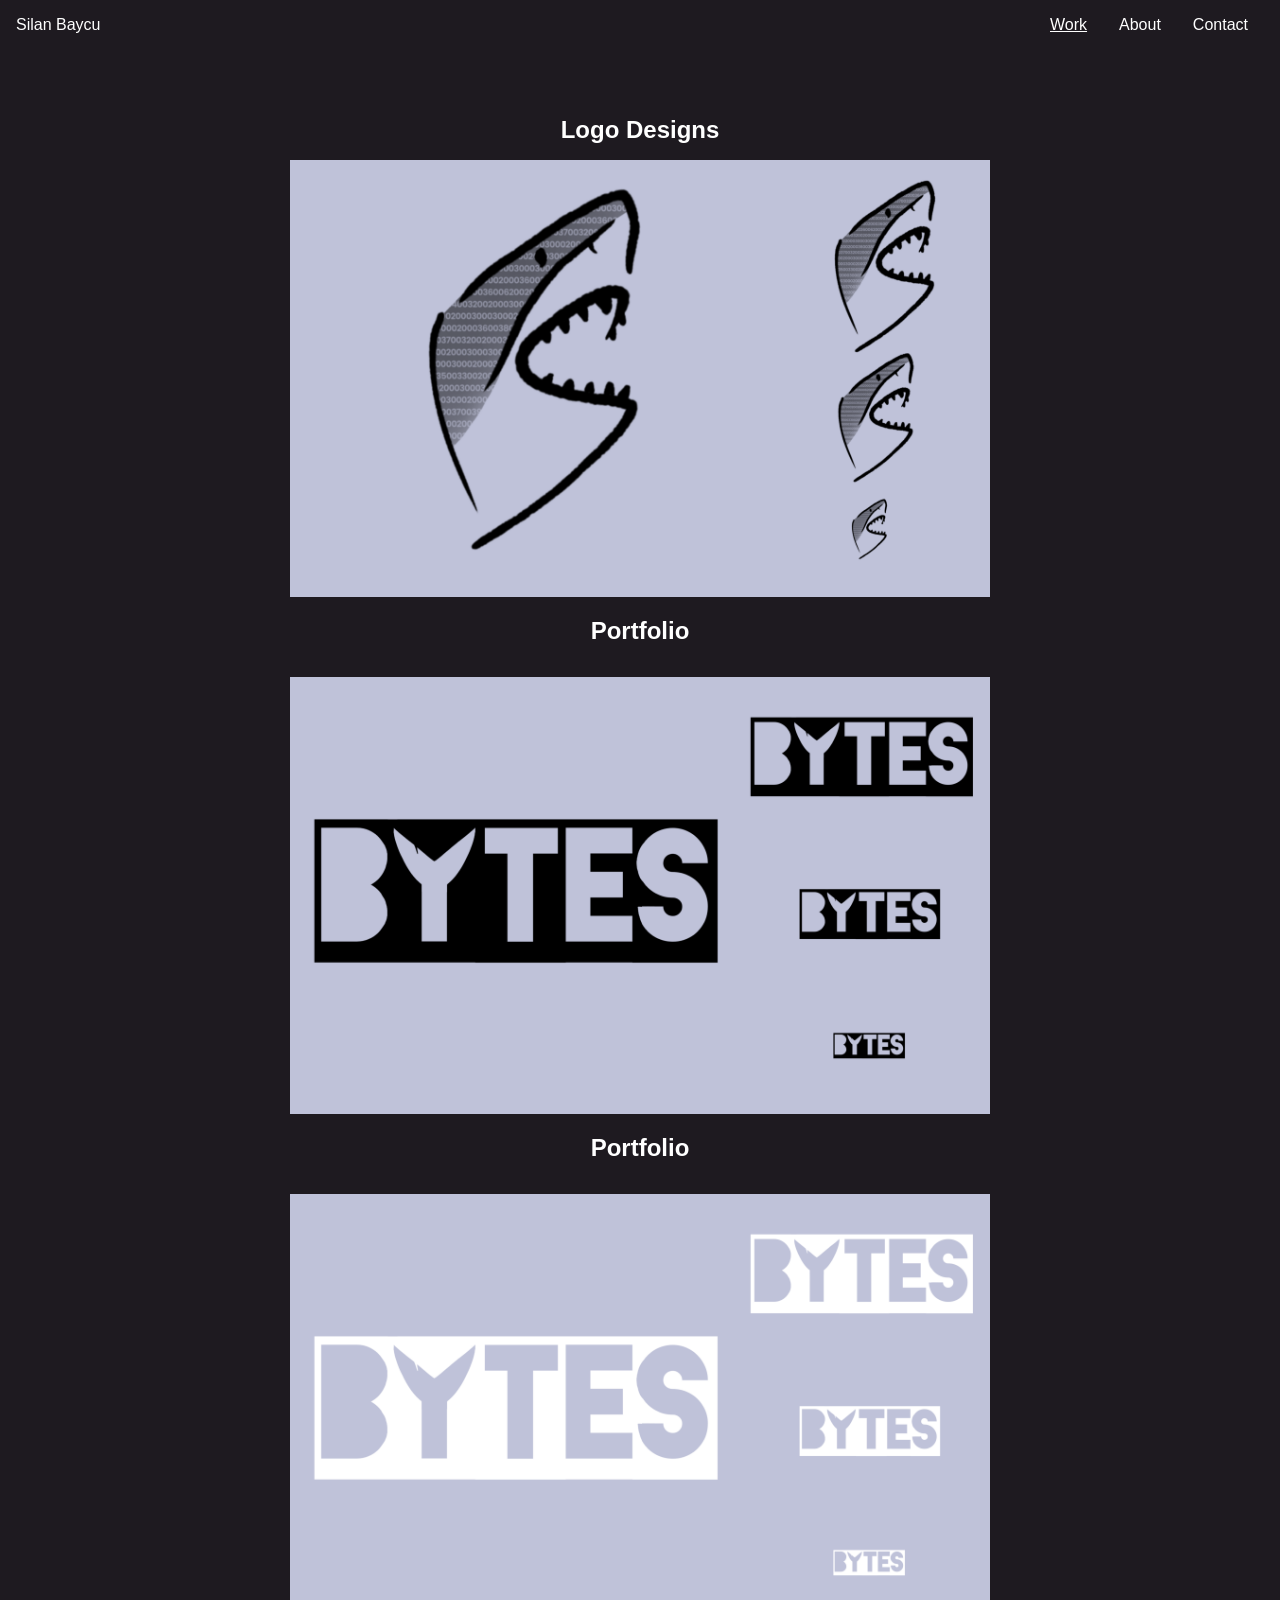
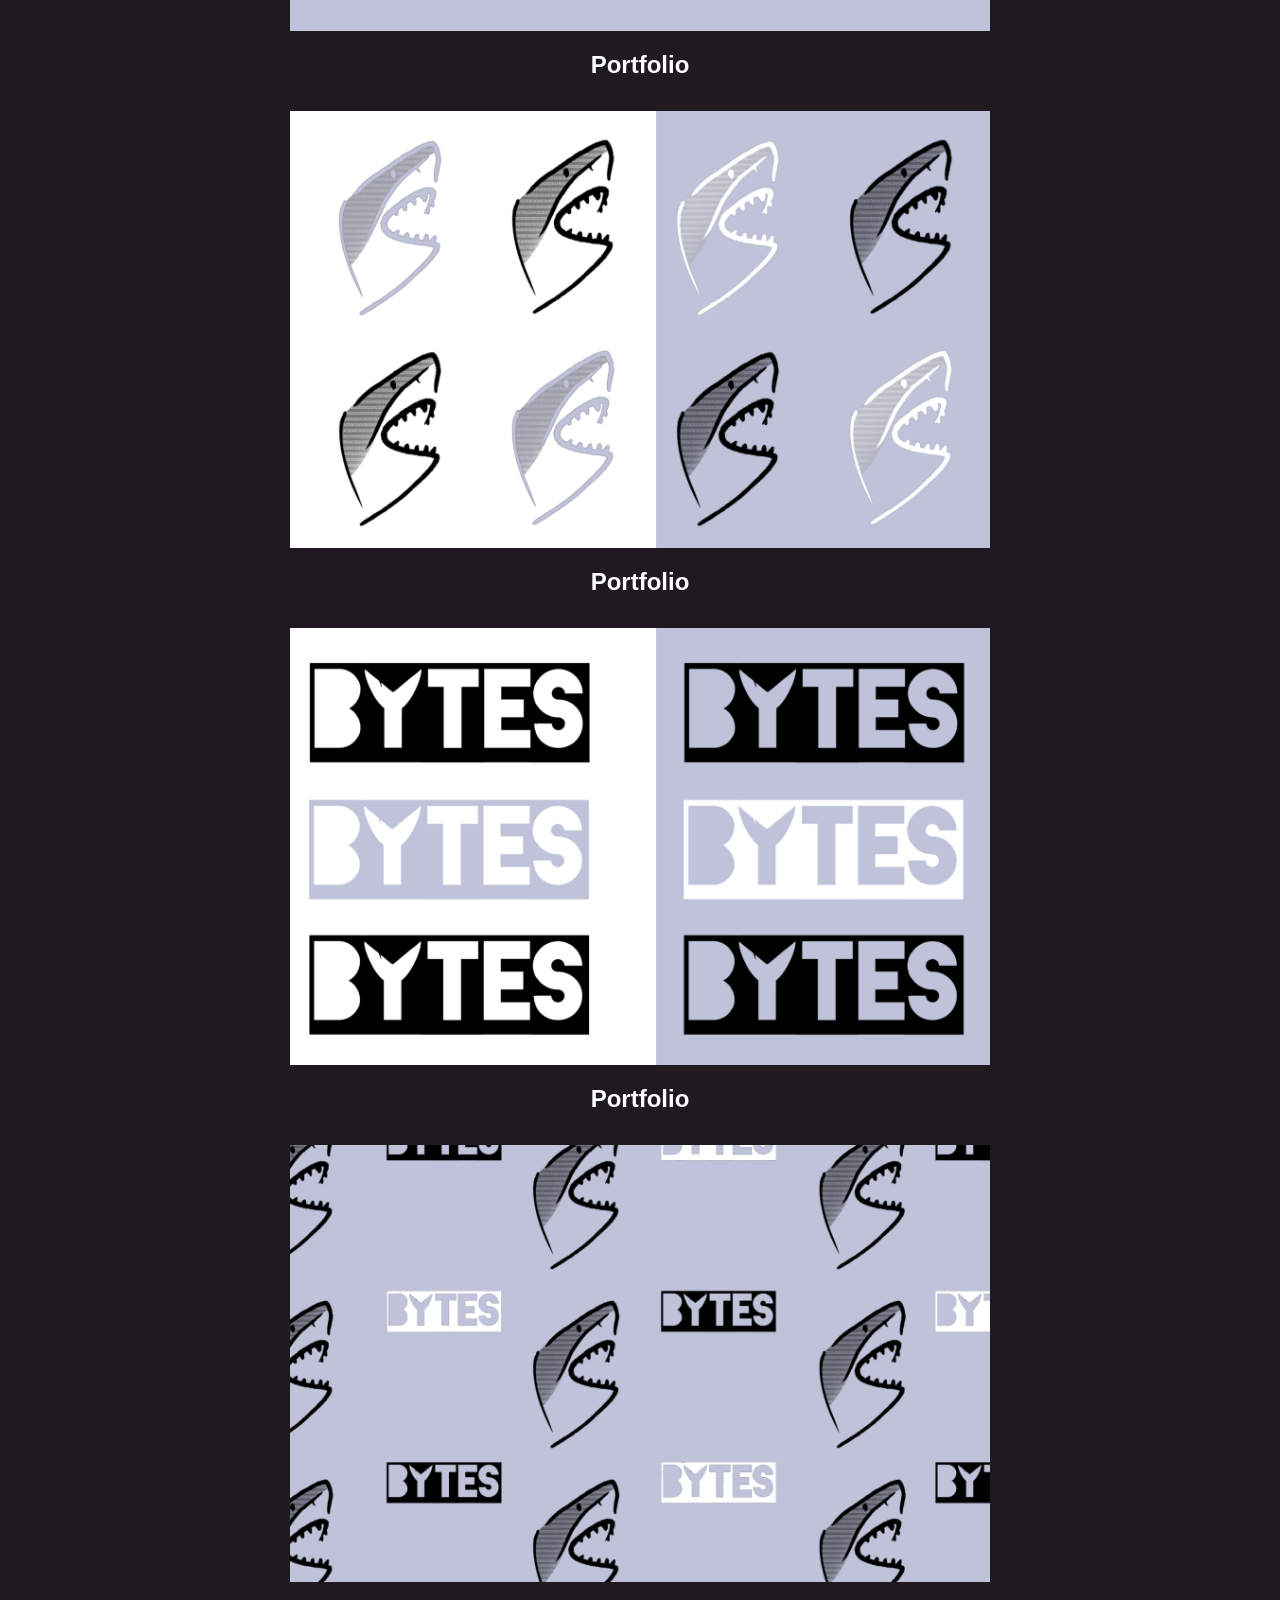
==== index.html @ 8afe6a06 "Add ." ====
<!DOCTYPE html>
<html>
<head>
    <meta charset="UTF-8" />
    <title>Silan Baycu - Portfolio</title>
    <link rel="stylesheet" href="res/css/style.css">
</head>

<nav class="nav">
    <div class="logo">
        <a href="index.html">Silan Baycu</a>
    </div>
    <ul id="menu">
        <li ><a class="link active" href="index.html">Work</a></li>
        <li><a class="link" href="about.html">About</a></li>
        <li><a class="link" href="contact.html">Contact</a></li>
    </ul>
</nav>
<body>

    <section class="work">

        <h1>Logo Designs</h1>

        <div class="bytes">
            <a href="https://github.com/SilanBaycu/Portfolio" class="logo">
                <div class="project">
                    <img src="res/img/logos/Bytes_logo_b.png" alt="Portfolio" width="" loading="lazy" decoding="async" aria-hidden="true">
                    <h2>Portfolio</h2>
                </div>
            </a>
            <a href="https://github.com/SilanBaycu/Portfolio" class="logo">
                <div class="project">
                    <img src="res/img/logos/bytes_name_b.png" alt="Portfolio" width="300" loading="lazy" decoding="async" aria-hidden="true">
                    <h2>Portfolio</h2>
                </div>
            </a>
            <a href="https://github.com/SilanBaycu/Portfolio" class="logo">
                <div class="project">
                    <img src="res/img/logos/bytes_name_w.png" alt="Portfolio" width="300" height= "100" loading="lazy" decoding="async" aria-hidden="true">
                    <h2>Portfolio</h2>
                </div>
            </a>
            <a href="https://github.com/SilanBaycu/Portfolio" class="logo" id="diverse">
                <div class="project">
                    <img src="res/img/logos/Bytes_logo_divers.png" alt="Portfolio" width="300" height="100" loading="lazy" decoding="async" aria-hidden="true">
                    <h2>Portfolio</h2>
                </div>
            </a>
            <a href="https://github.com/SilanBaycu/Portfolio" class="logo" id="diverse">
                <div class="project">
                    <img src="res/img/logos/bytes_name_divers.png" alt="Portfolio" width="300" height="100" loading="lazy"  decoding="async"aria-hidden="true">
                    <h2>Portfolio</h2>
                </div>
            </a>
            <a href="https://github.com/SilanBaycu/Portfolio" class="logo">
                <div class="project">
                    <img src="res/img/logos/bytes_brand_bg.png" alt="Portfolio" width="300" height="100" loading="lazy" decoding="async" aria-hidden="true">
                    <h2>Portfolio</h2>
                </div>
            </a>
        </div>

    </section>
    
</body>

    <script src="res/js/script.js"></script>
</html>
---- res/css/style.css ----
* {
  margin: 0;
  padding: 0;
  box-sizing: border-box;
  scroll-behavior: smooth;
}
body {
  display: flex;
  flex-direction: column;
  font-family: Quicksand, sans-serif;
  text-align: center;
  justify-content: center;
  background-color: var(--background);
}
:root {
  --background: #1e1a20;
  --text: #fff;
}
a {
  text-decoration: none;
  color: var(--text);
}
.nav {
  background: transparent;
  display: flex;
  justify-content: space-between;
  width: 100%;
  padding: 1rem;
}
.nav #menu {
  display: flex;
  list-style-type: none;
  justify-content: flex-end;
  margin: 0;
  padding: 0;
}
.nav #menu li a {
  display: flex;
  flex-direction: row;
  margin: 0 1rem;
  color: var(--text);
  text-decoration: none;
}
.nav #menu li a:hover {
  text-decoration: underline;
}
.nav #menu .active {
  text-decoration: underline;
}
.work {
  margin-top: 5em;
  display: flex;
  flex-direction: column;
  justify-content: center;
  align-items: center;
  width: 100%;
  height: 100vh;
  color: var(--text);
}
.work .bytes {
  display: flex;
  justify-content: center;
  flex-direction: row;
  flex-wrap: wrap;
  gap: 1rem;
  width: 100%;
  height: 100%;
  border-radius: 50%;
}
.work .bytes .logo img {
  width: 700px;
  height: 100%;
  margin: 1rem;
}
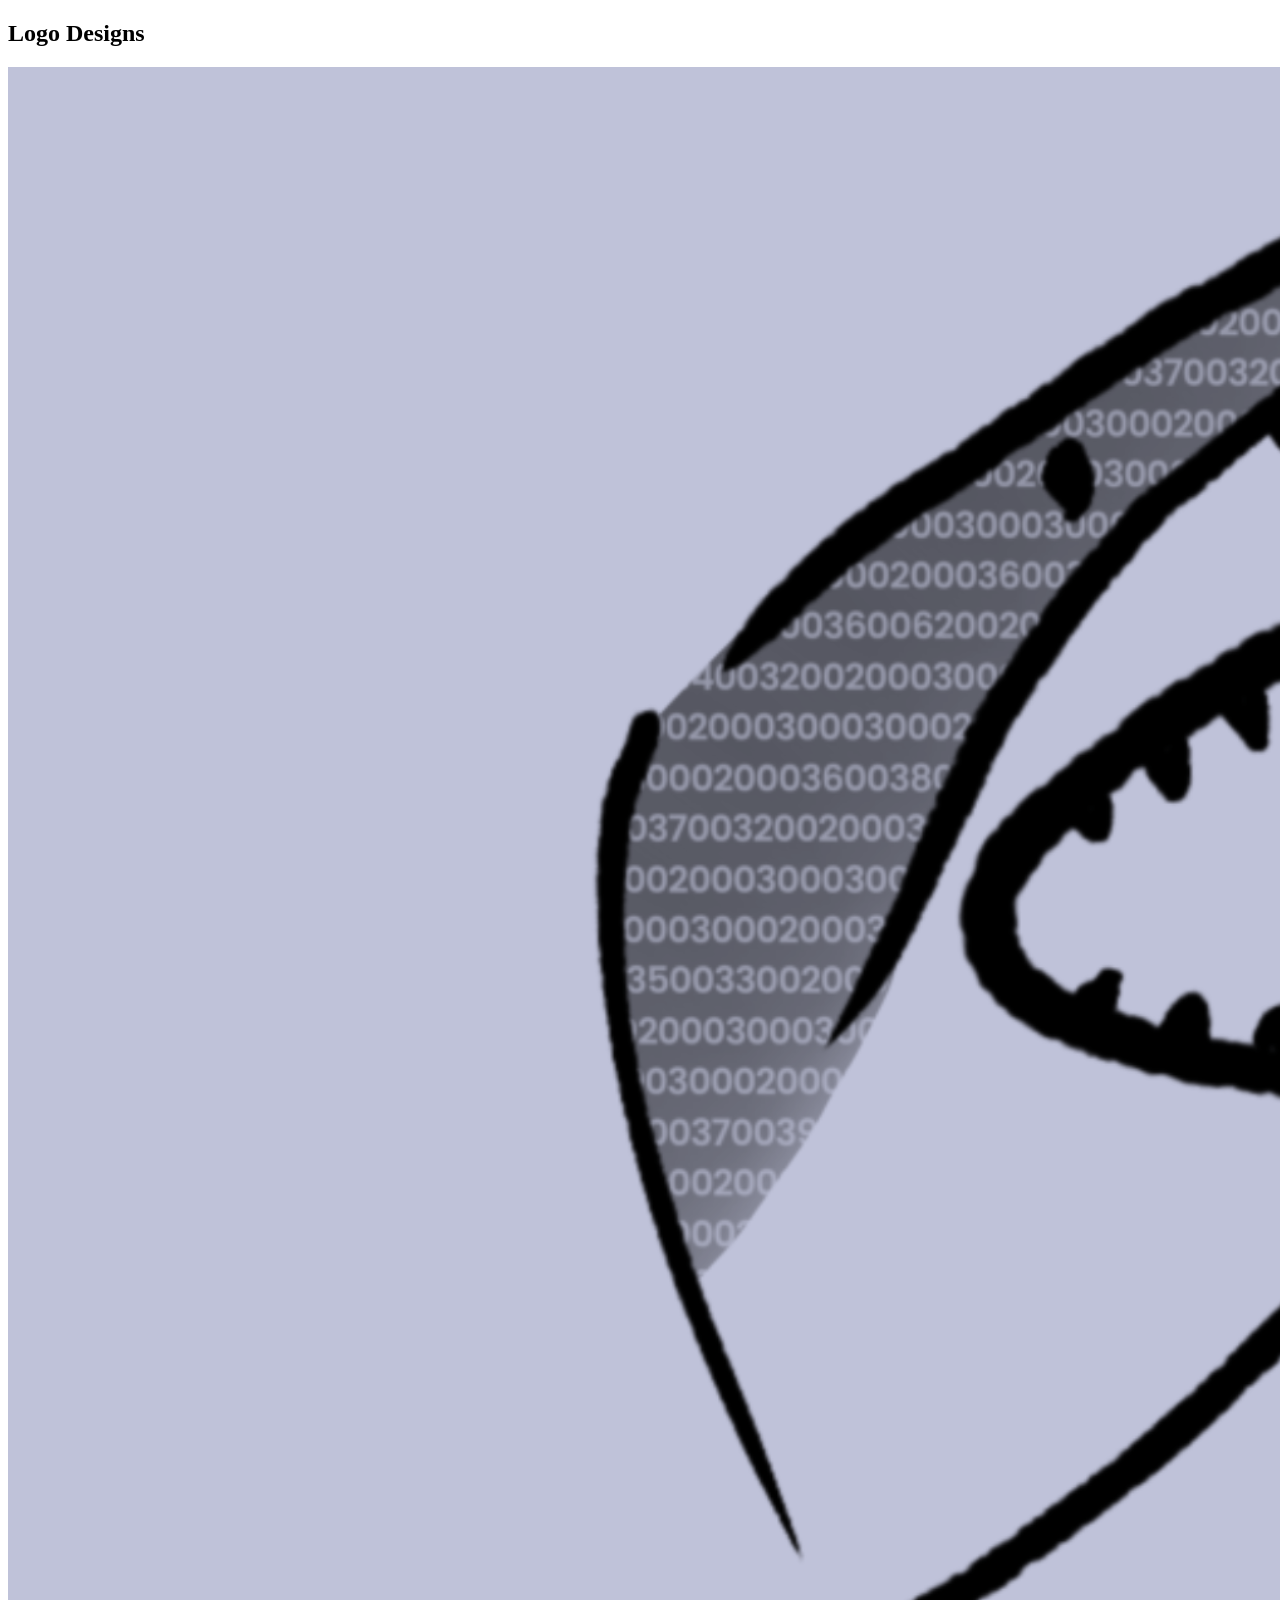
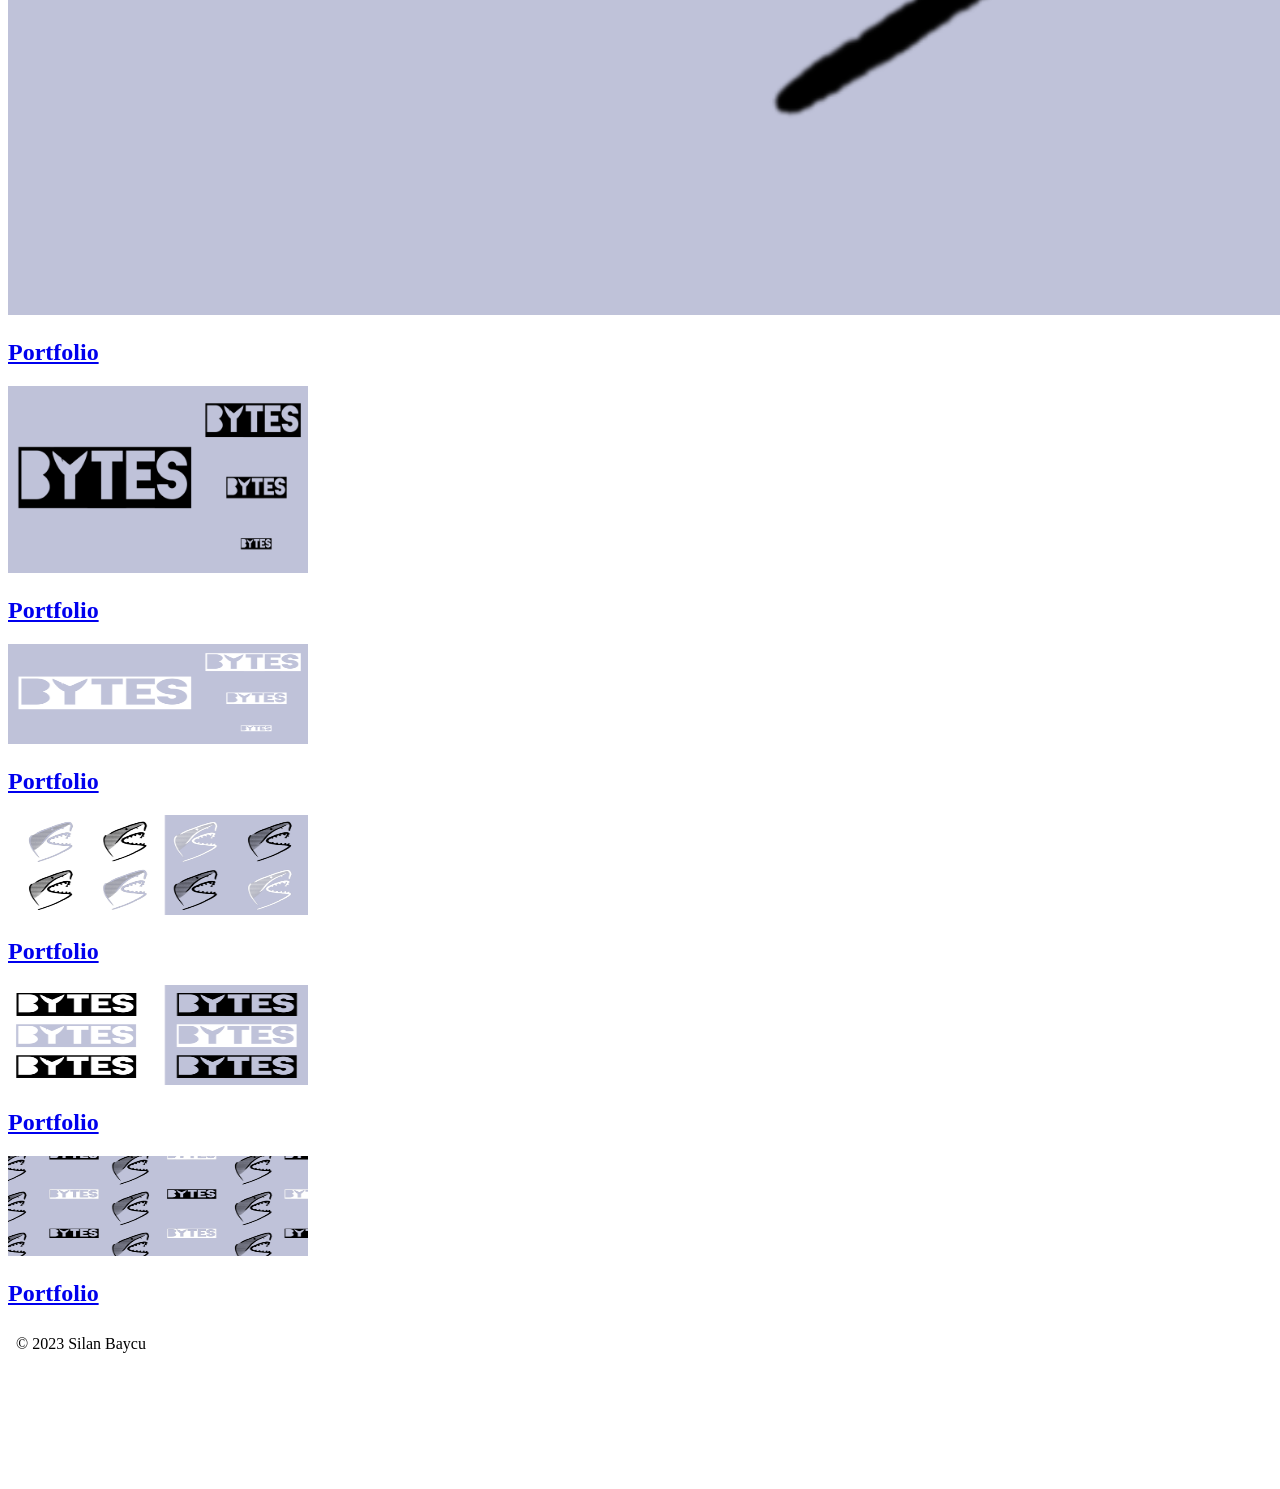
==== commit 576f55da: "attempted to split code. Needs further improvements" ====
--- a/index.html
+++ b/index.html
@@ -1,21 +1,12 @@
 <!DOCTYPE html>
-<html>
+<html lang="en">
+
 <head>
-    <meta charset="UTF-8" />
-    <title>Silan Baycu - Portfolio</title>
-    <link rel="stylesheet" href="res/css/style.css">
+    <script src="/include.js?src=res/html/header.html"></script>
 </head>
 
-<nav class="nav">
-    <div class="logo">
-        <a href="index.html">Silan Baycu</a>
-    </div>
-    <ul id="menu">
-        <li ><a class="link active" href="index.html">Work</a></li>
-        <li><a class="link" href="about.html">About</a></li>
-        <li><a class="link" href="contact.html">Contact</a></li>
-    </ul>
-</nav>
+<script src="/include.js?src=res/html/navigation.html"></script>
+
 <body>
 
     <section class="work">
@@ -65,5 +56,8 @@
     
 </body>
 
+<object data="res/html/footer.html">
+</object>
+
     <script src="res/js/script.js"></script>
 </html>
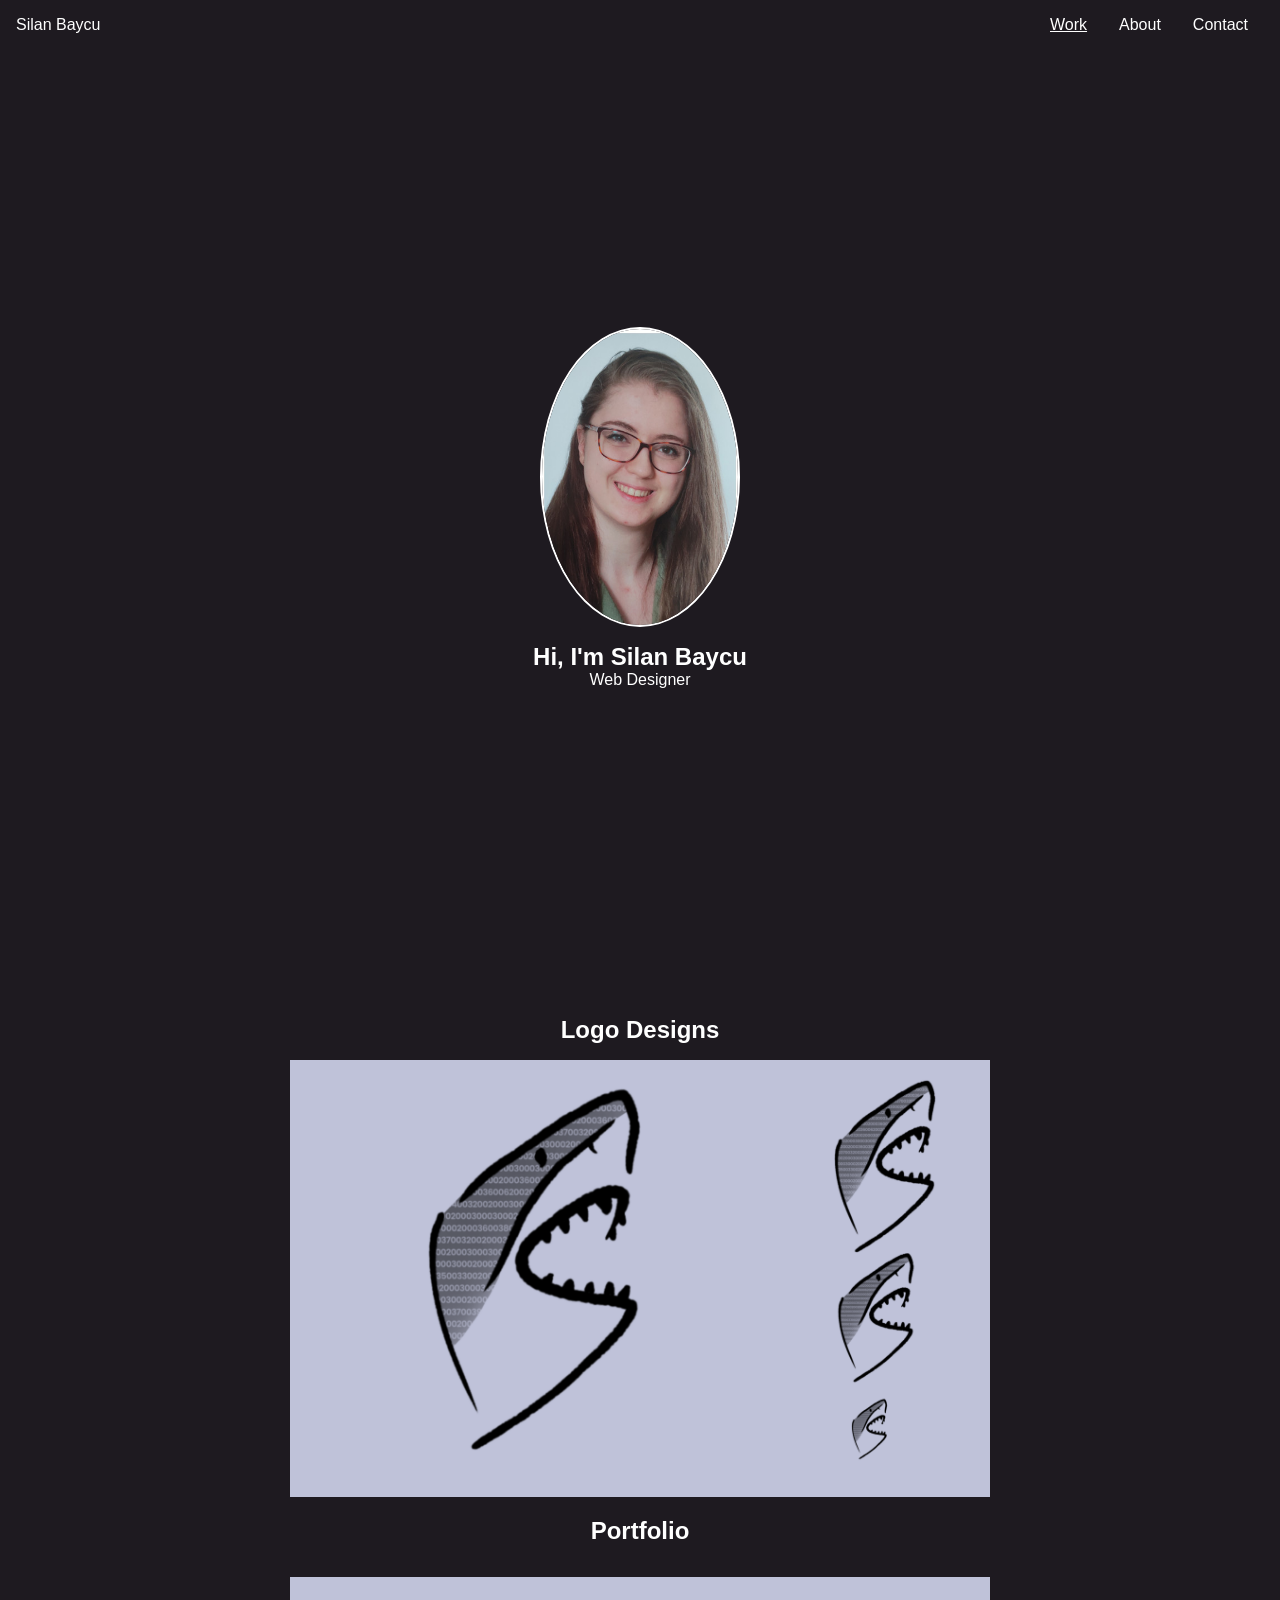
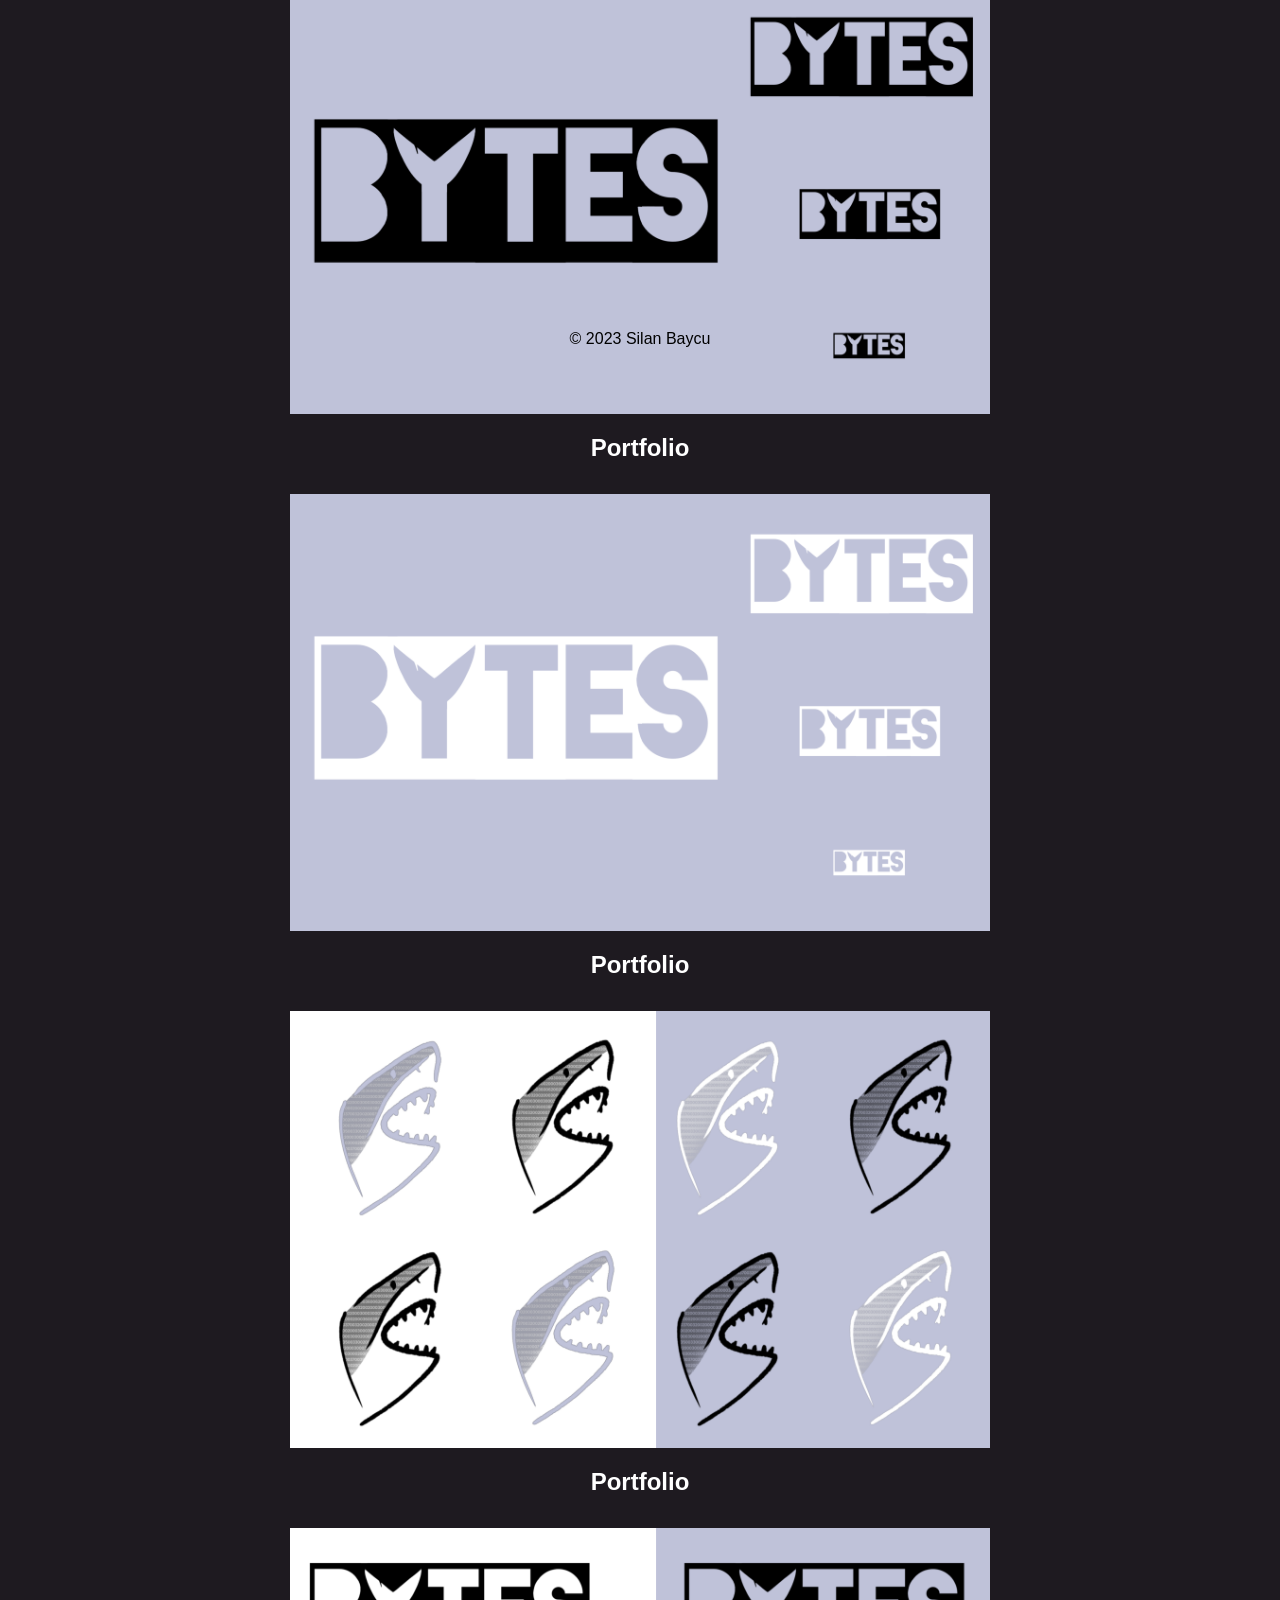
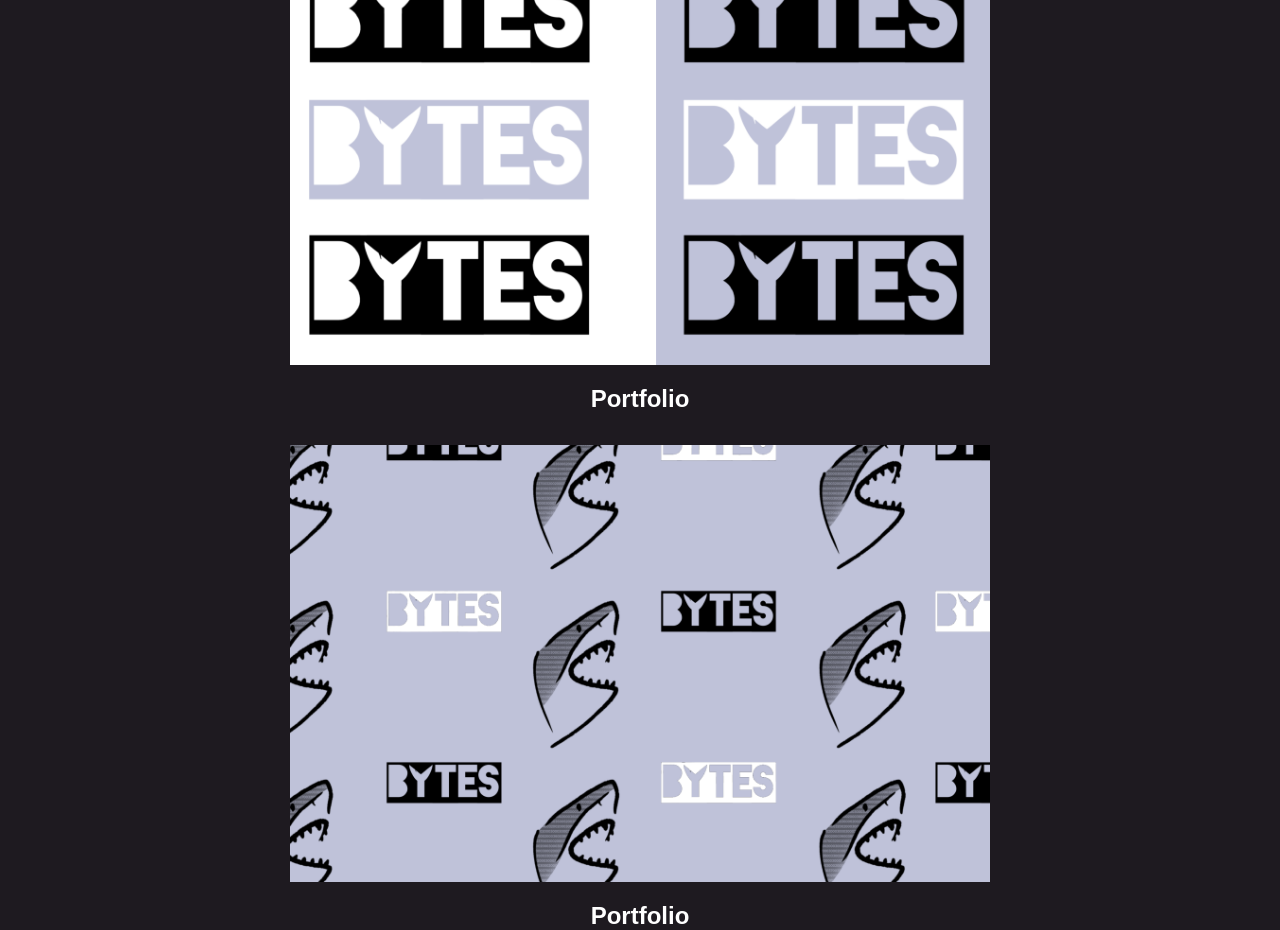
==== commit 094faa97: "fixed error that prevented style from being applied to index" ====
--- a/index.html
+++ b/index.html
@@ -2,12 +2,32 @@
 <html lang="en">
 
 <head>
-    <script src="/include.js?src=res/html/header.html"></script>
+    <meta charset="UTF-8" />
+    <title>Silan Baycu - Portfolio</title>
+    <link rel="stylesheet" href="res/css/style.css">
+    <link rel="stylesheet" href="res/css/navigation.css">
+    <link rel="stylesheet" href="res/css/footer.css">
 </head>
 
-<script src="/include.js?src=res/html/navigation.html"></script>
+<nav class="nav">
+    <div class="logo">
+            <a href="index.html">Silan Baycu</a>
+        </div>
+        <ul id="menu">
+            <li ><a class="link active" href="index.html">Work</a></li>
+            <li><a class="link" href="about.html">About</a></li>
+            <li><a class="link" href="contact.html">Contact</a></li>
+        </ul>
+    </div>
+</nav>
 
 <body>
+
+    <section class="intro">
+        <img src="res/img/selfies/me.jpg" alt="Silan Baycu" width="200" height="300" loading="lazy" decoding="async" aria-hidden="true">
+        <h1>Hi, I'm Silan Baycu</h1>
+        <p>Web Designer</p>
+    </section>
 
     <section class="work">
 
@@ -56,8 +76,9 @@
     
 </body>
 
-<object data="res/html/footer.html">
-</object>
+<footer class="footer">
+    <p>&copy; 2023 Silan Baycu</p>
+</footer>
 
     <script src="res/js/script.js"></script>
 </html>
--- a/res/css/style.css
+++ b/res/css/style.css
@@ -0,0 +1,95 @@
+* {
+  margin: 0;
+  padding: 0;
+  box-sizing: border-box;
+  scroll-behavior: smooth;
+}
+body {
+  display: flex;
+  flex-direction: column;
+  font-family: Quicksand, sans-serif;
+  text-align: center;
+  justify-content: center;
+  background-color: var(--background);
+}
+:root {
+  --background: #1e1a20;
+  --text: #fff;
+}
+a {
+  text-decoration: none;
+  color: var(--text);
+}
+.nav {
+  background: transparent;
+  display: flex;
+  position: sticky;
+  top: 0;
+  background-color: var(--background);
+  justify-content: space-between;
+  width: 100%;
+  padding: 1rem;
+}
+.nav #menu {
+  display: flex;
+  list-style-type: none;
+  justify-content: flex-end;
+  margin: 0;
+  padding: 0;
+}
+.nav #menu li a {
+  display: flex;
+  flex-direction: row;
+  margin: 0 1rem;
+  color: var(--text);
+  text-decoration: none;
+}
+.nav #menu li a:hover {
+  text-decoration: underline;
+}
+.nav #menu .active {
+  text-decoration: underline;
+}
+.intro {
+  height: 100vh;
+  display: flex;
+  flex-direction: column;
+  justify-content: center;
+  align-items: center;
+  color: var(--text);
+}
+.intro img {
+  width: 200px;
+  height: 300px;
+  border: 2px solid var(--text);
+  border-radius: 50%;
+  margin: 1rem;
+}
+.work {
+  margin-top: 5em;
+  display: flex;
+  flex-direction: column;
+  justify-content: center;
+  align-items: center;
+  width: 100%;
+  height: 100vh;
+  color: var(--text);
+}
+.work .bytes {
+  display: flex;
+  justify-content: center;
+  flex-direction: row;
+  flex-wrap: wrap;
+  gap: 1rem;
+  width: 100%;
+  height: 100%;
+  border-radius: 50%;
+}
+.work .bytes .logo img {
+  width: 700px;
+  height: 100%;
+  margin: 1rem;
+}
+.footer {
+  bottom: 0;
+}
--- a/res/css/navigation.css
+++ b/res/css/navigation.css
@@ -0,0 +1,27 @@
+.nav {
+  background: transparent;
+  display: flex;
+  justify-content: space-between;
+  width: 100%;
+  padding: 1rem;
+}
+.nav #menu {
+  display: flex;
+  list-style-type: none;
+  justify-content: flex-end;
+  margin: 0;
+  padding: 0;
+}
+.nav #menu li a {
+  display: flex;
+  flex-direction: row;
+  margin: 0 1rem;
+  color: var(--text);
+  text-decoration: none;
+}
+.nav #menu li a:hover {
+  text-decoration: underline;
+}
+.nav #menu .active {
+  text-decoration: underline;
+}
--- a/res/css/footer.css
+++ b/res/css/footer.css
@@ -0,0 +1,3 @@
+.footer {
+  bottom: 0;
+}
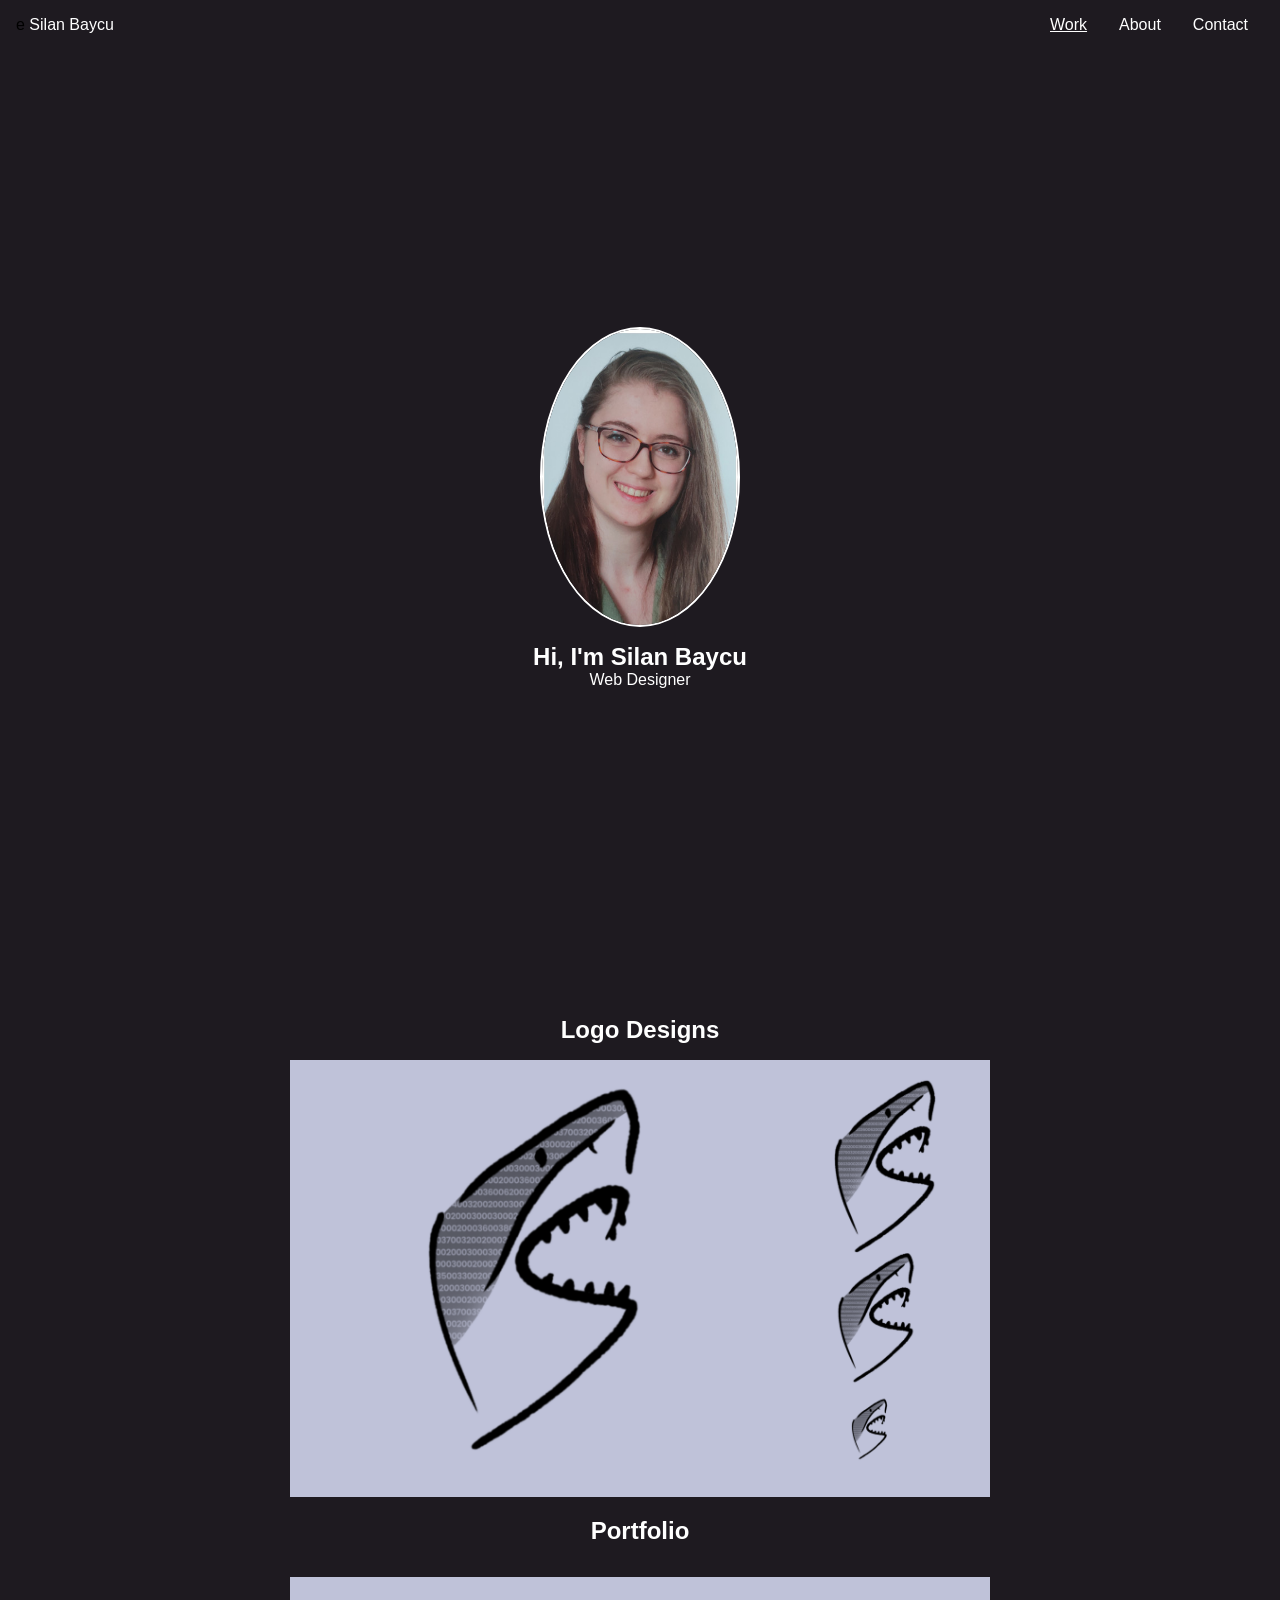
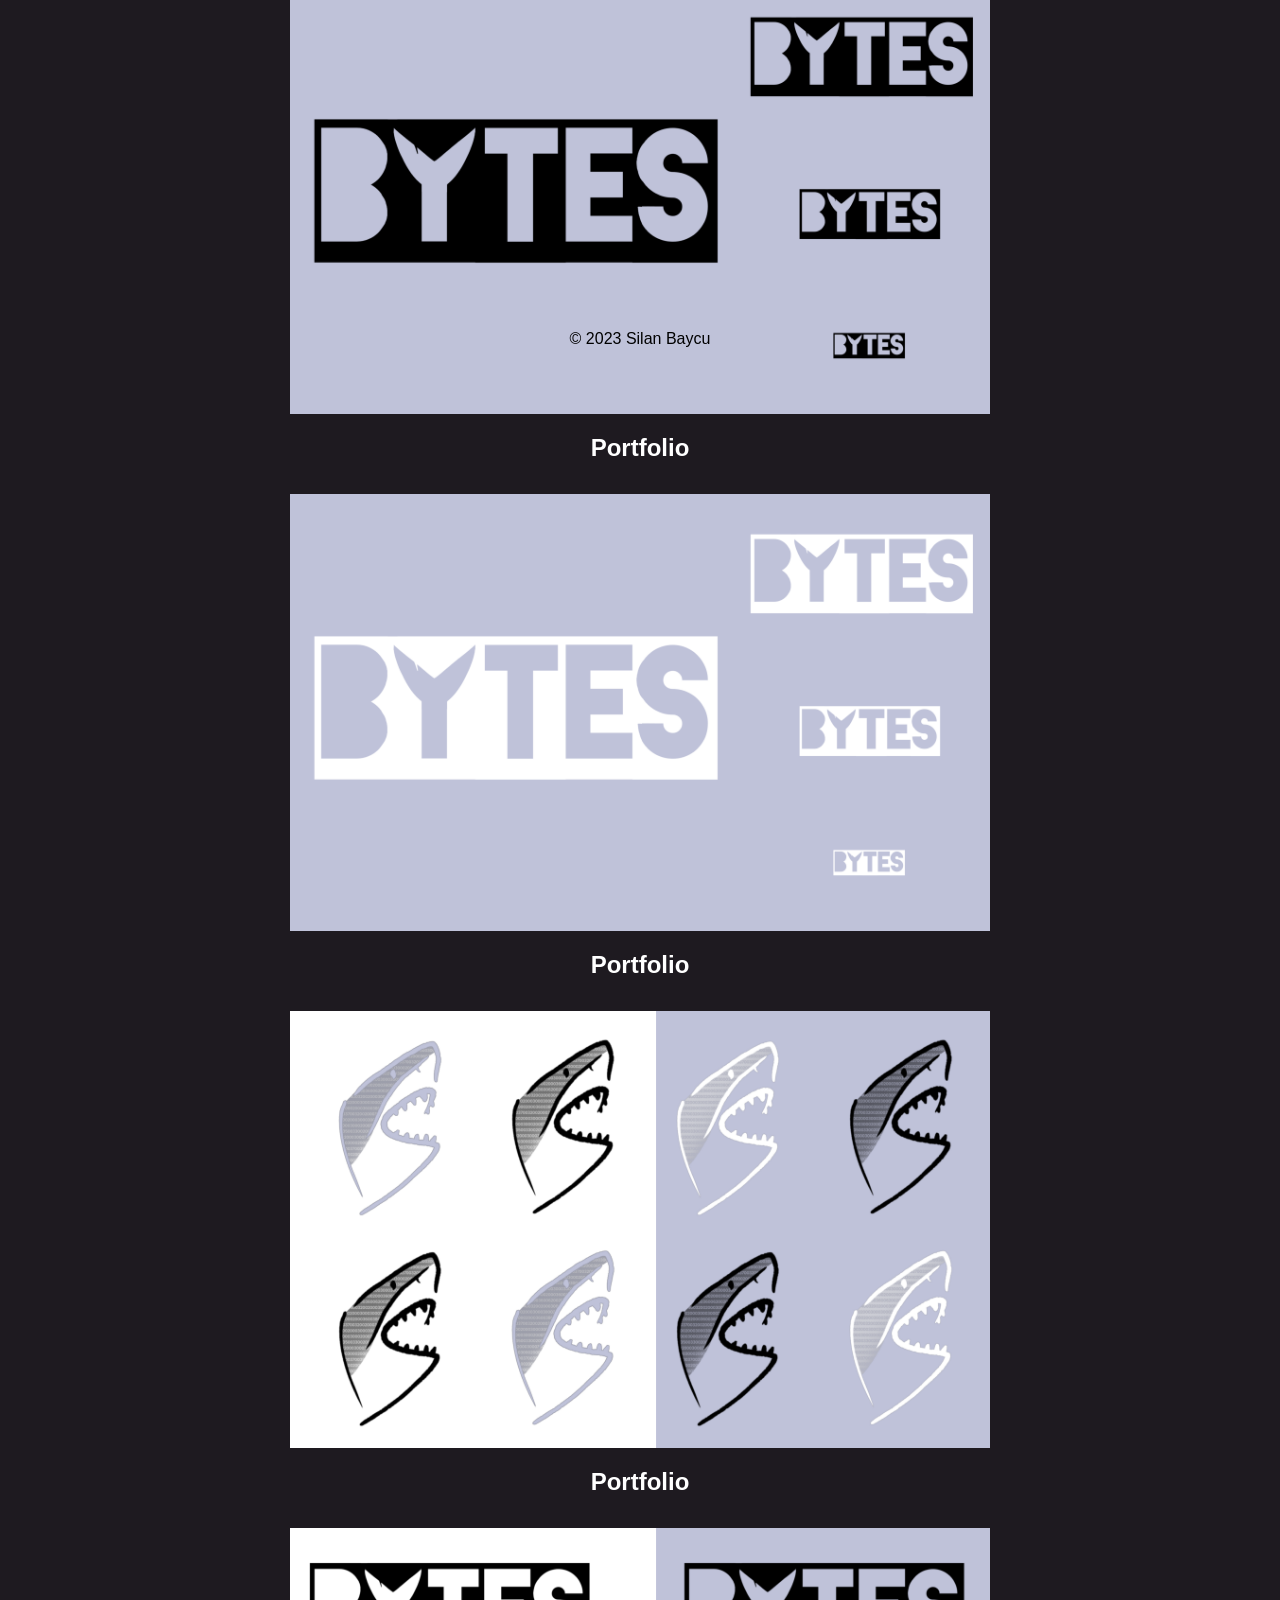
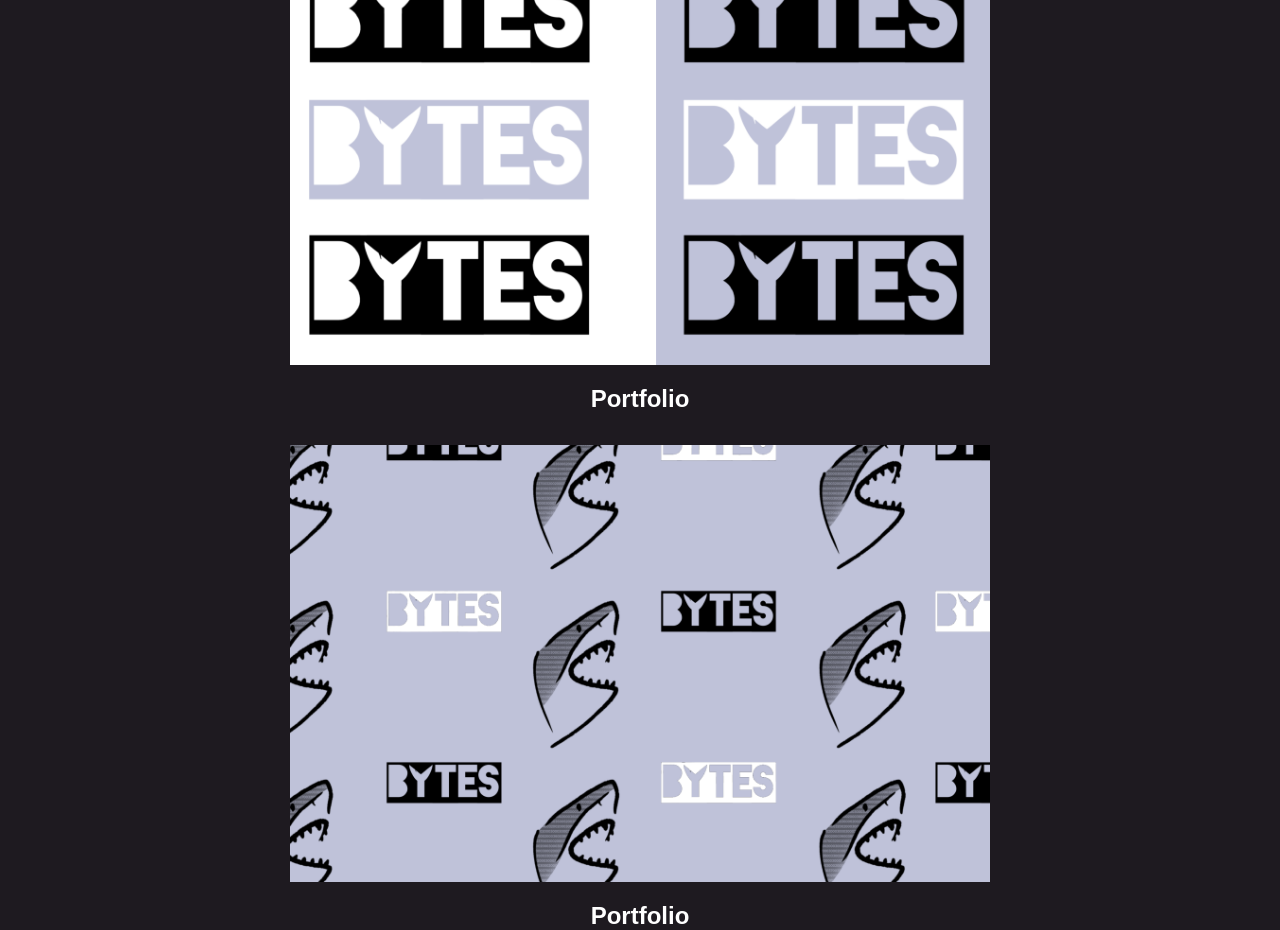
==== commit 334c80ec: "fixing overlap commits" ====
--- a/index.html
+++ b/index.html
@@ -10,7 +10,7 @@
 </head>
 
 <nav class="nav">
-    <div class="logo">
+    <div class="logo"> e
             <a href="index.html">Silan Baycu</a>
         </div>
         <ul id="menu">
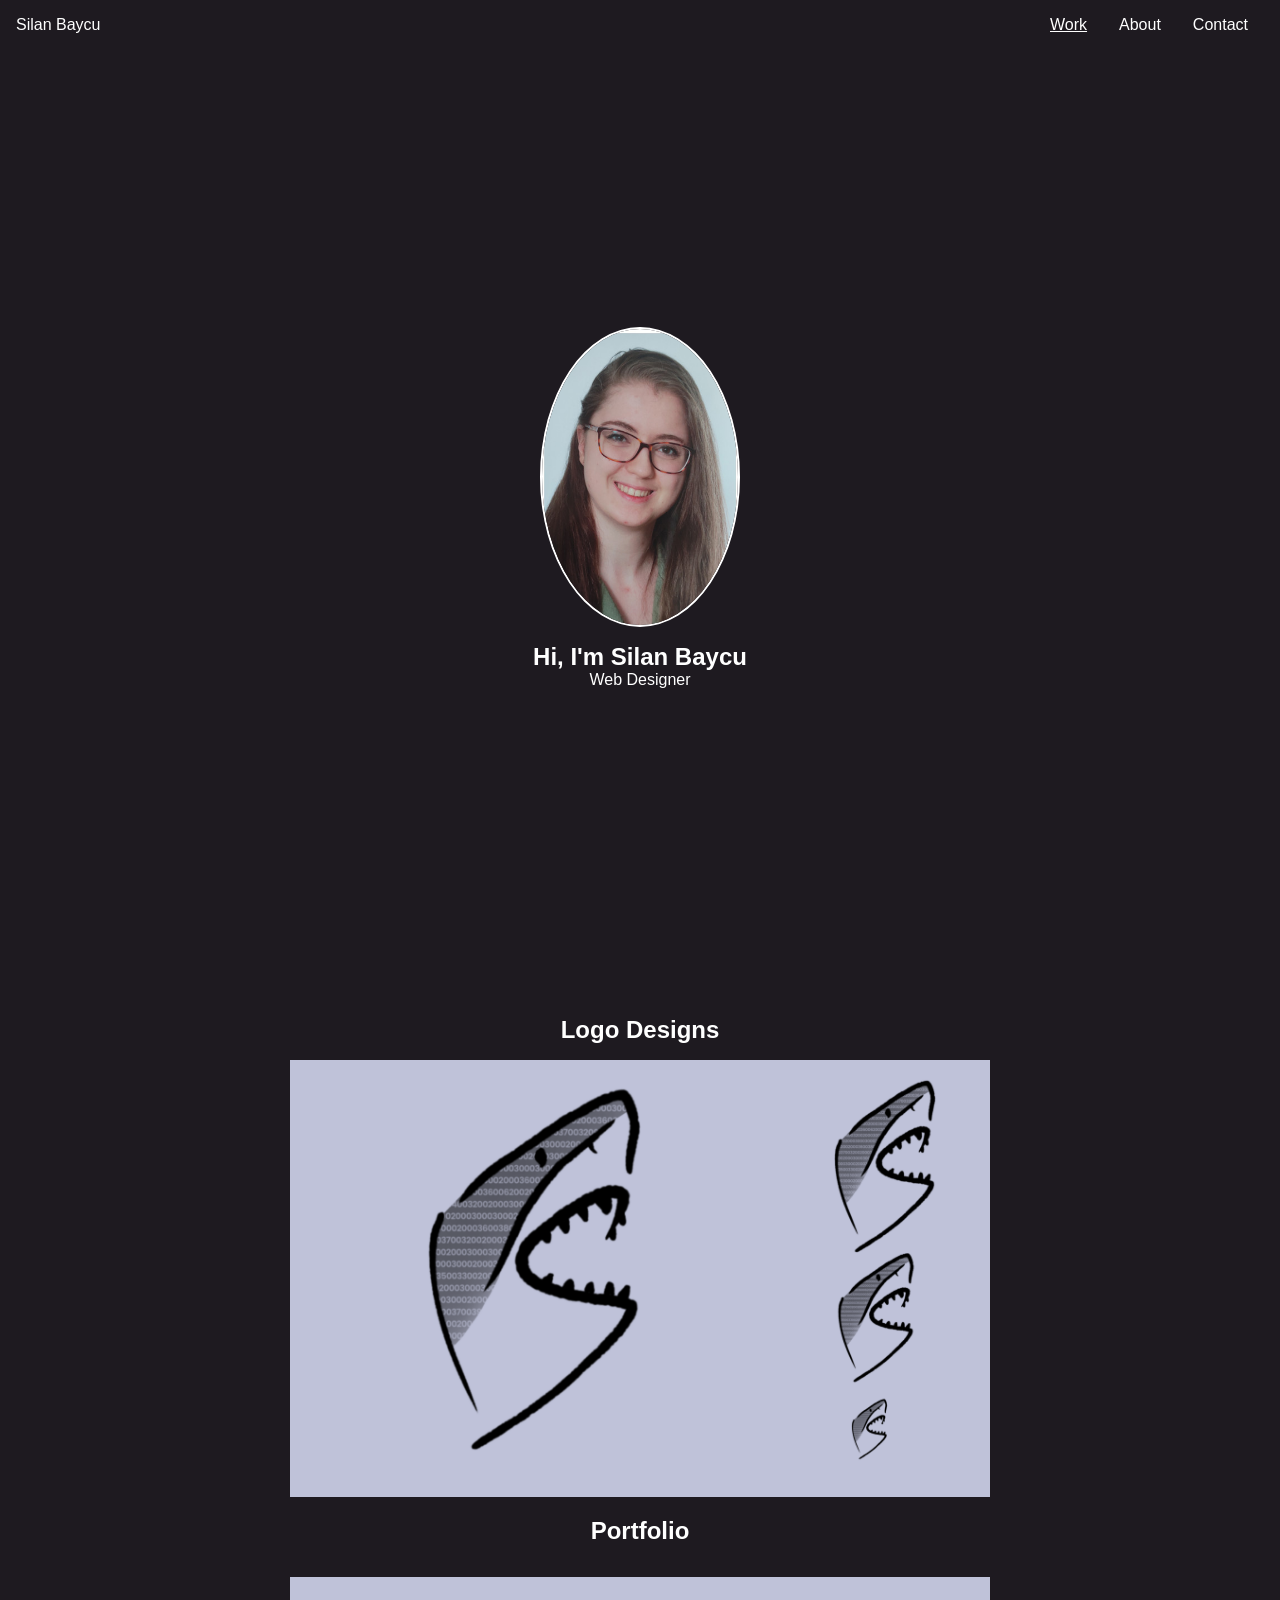
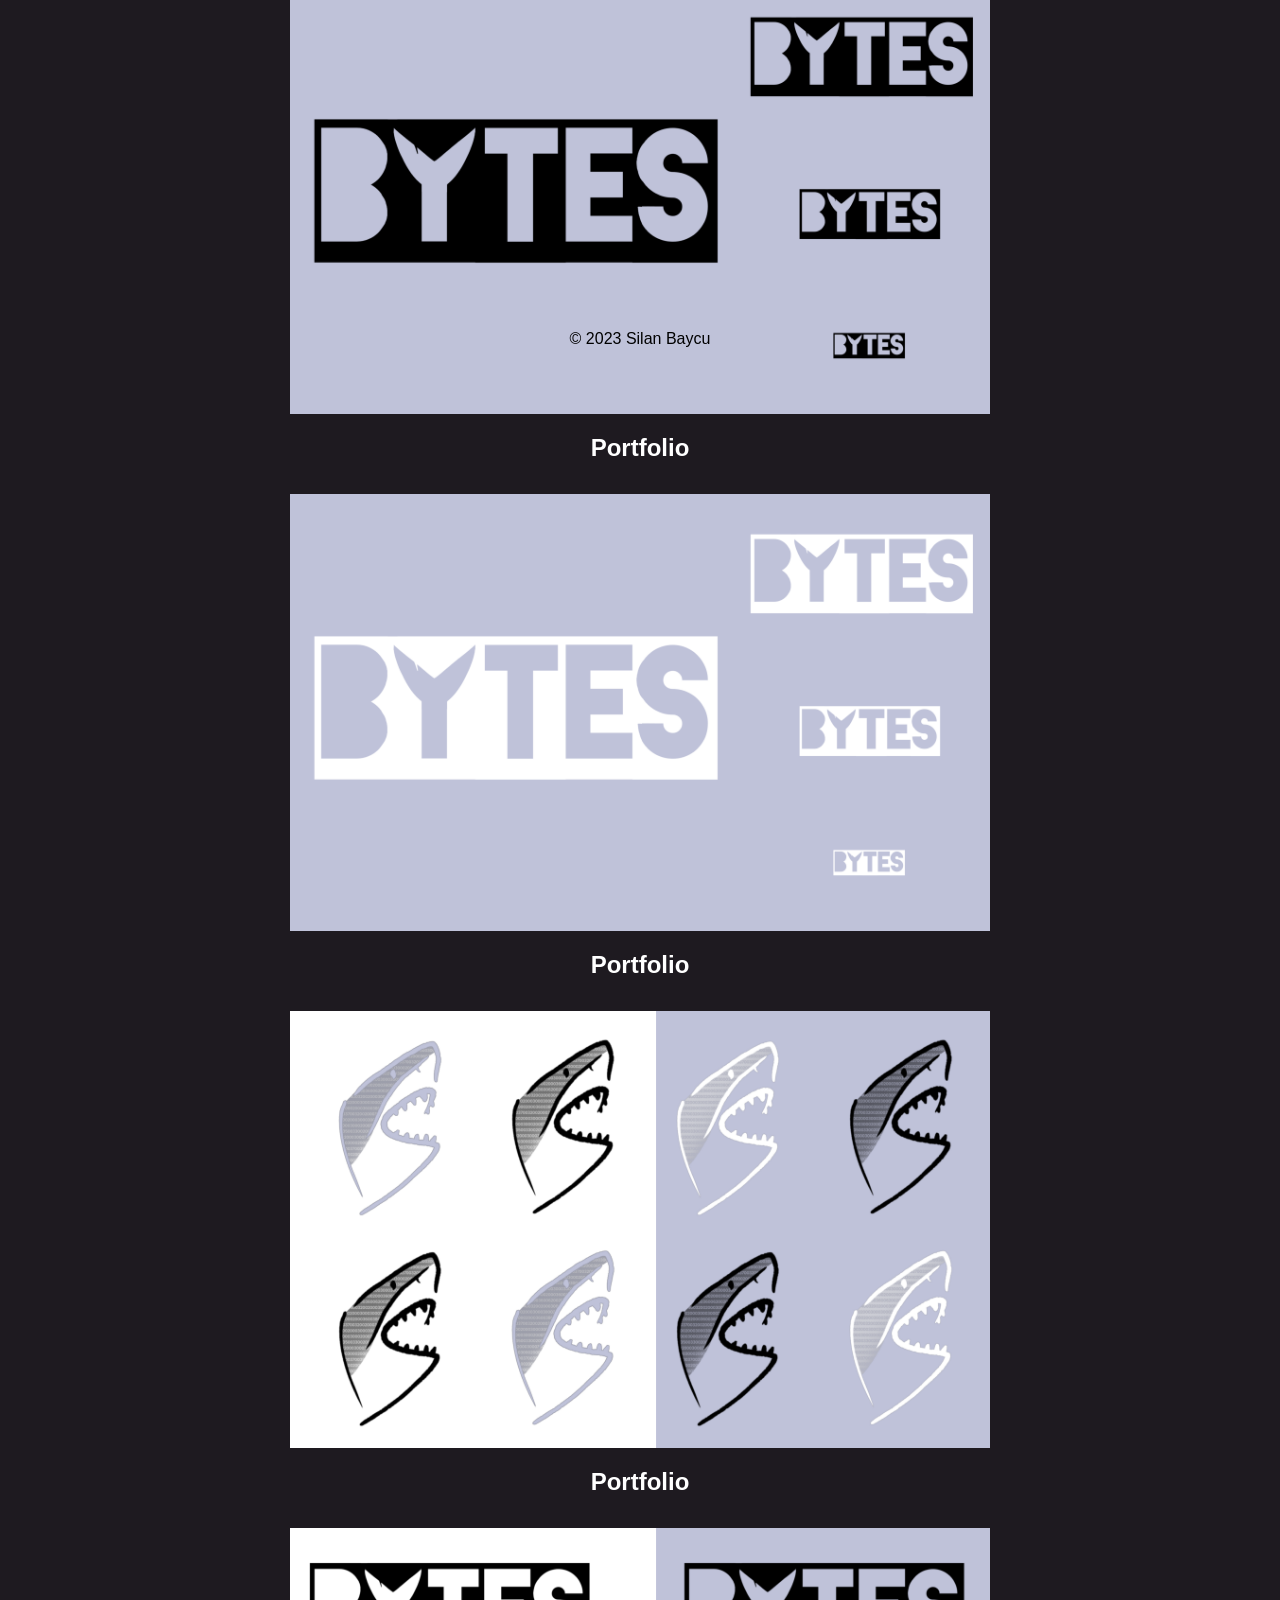
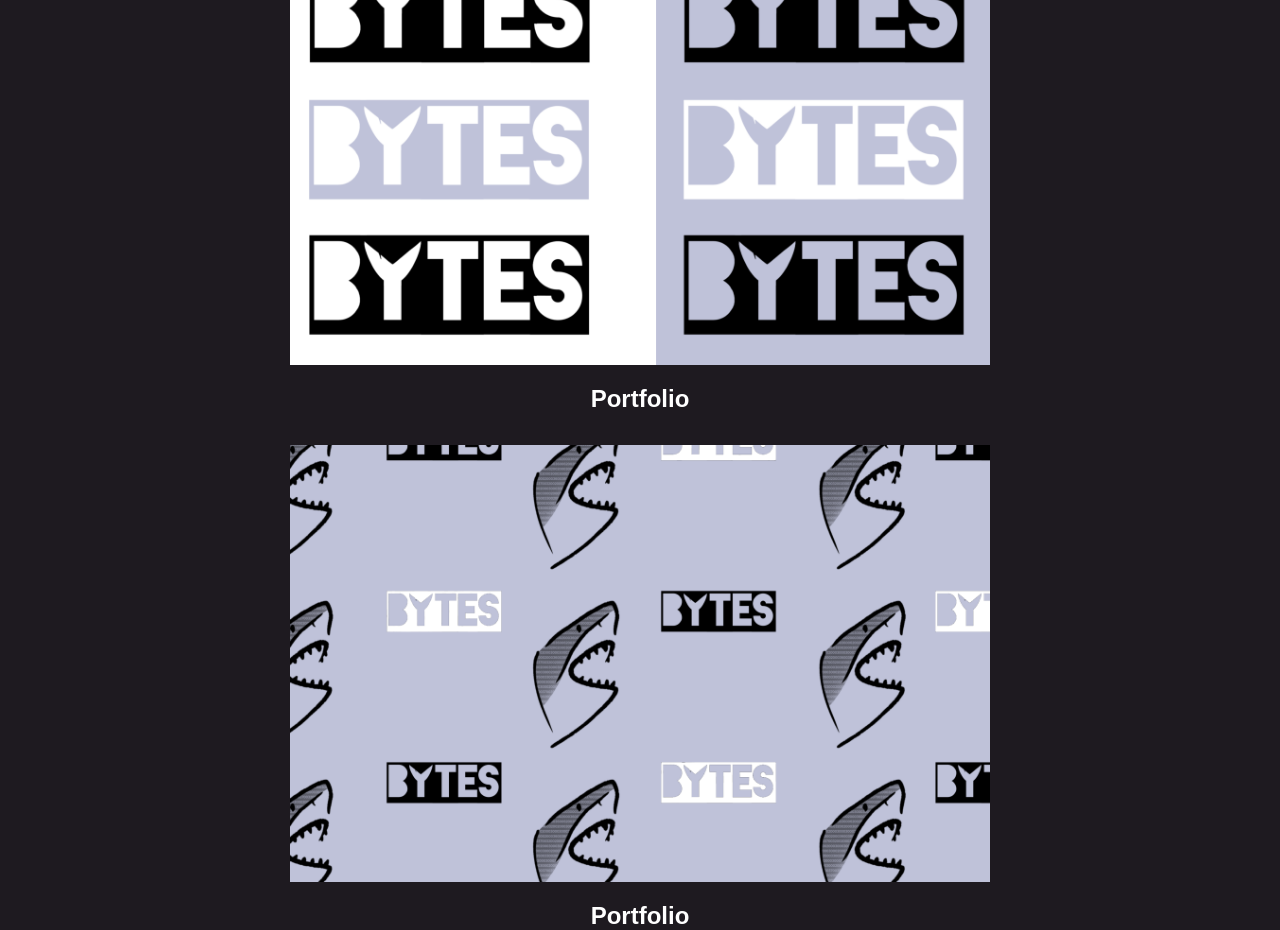
==== commit 365711c5: "update" ====
--- a/index.html
+++ b/index.html
@@ -10,7 +10,7 @@
 </head>
 
 <nav class="nav">
-    <div class="logo"> e
+    <div class="logo">
             <a href="index.html">Silan Baycu</a>
         </div>
         <ul id="menu">
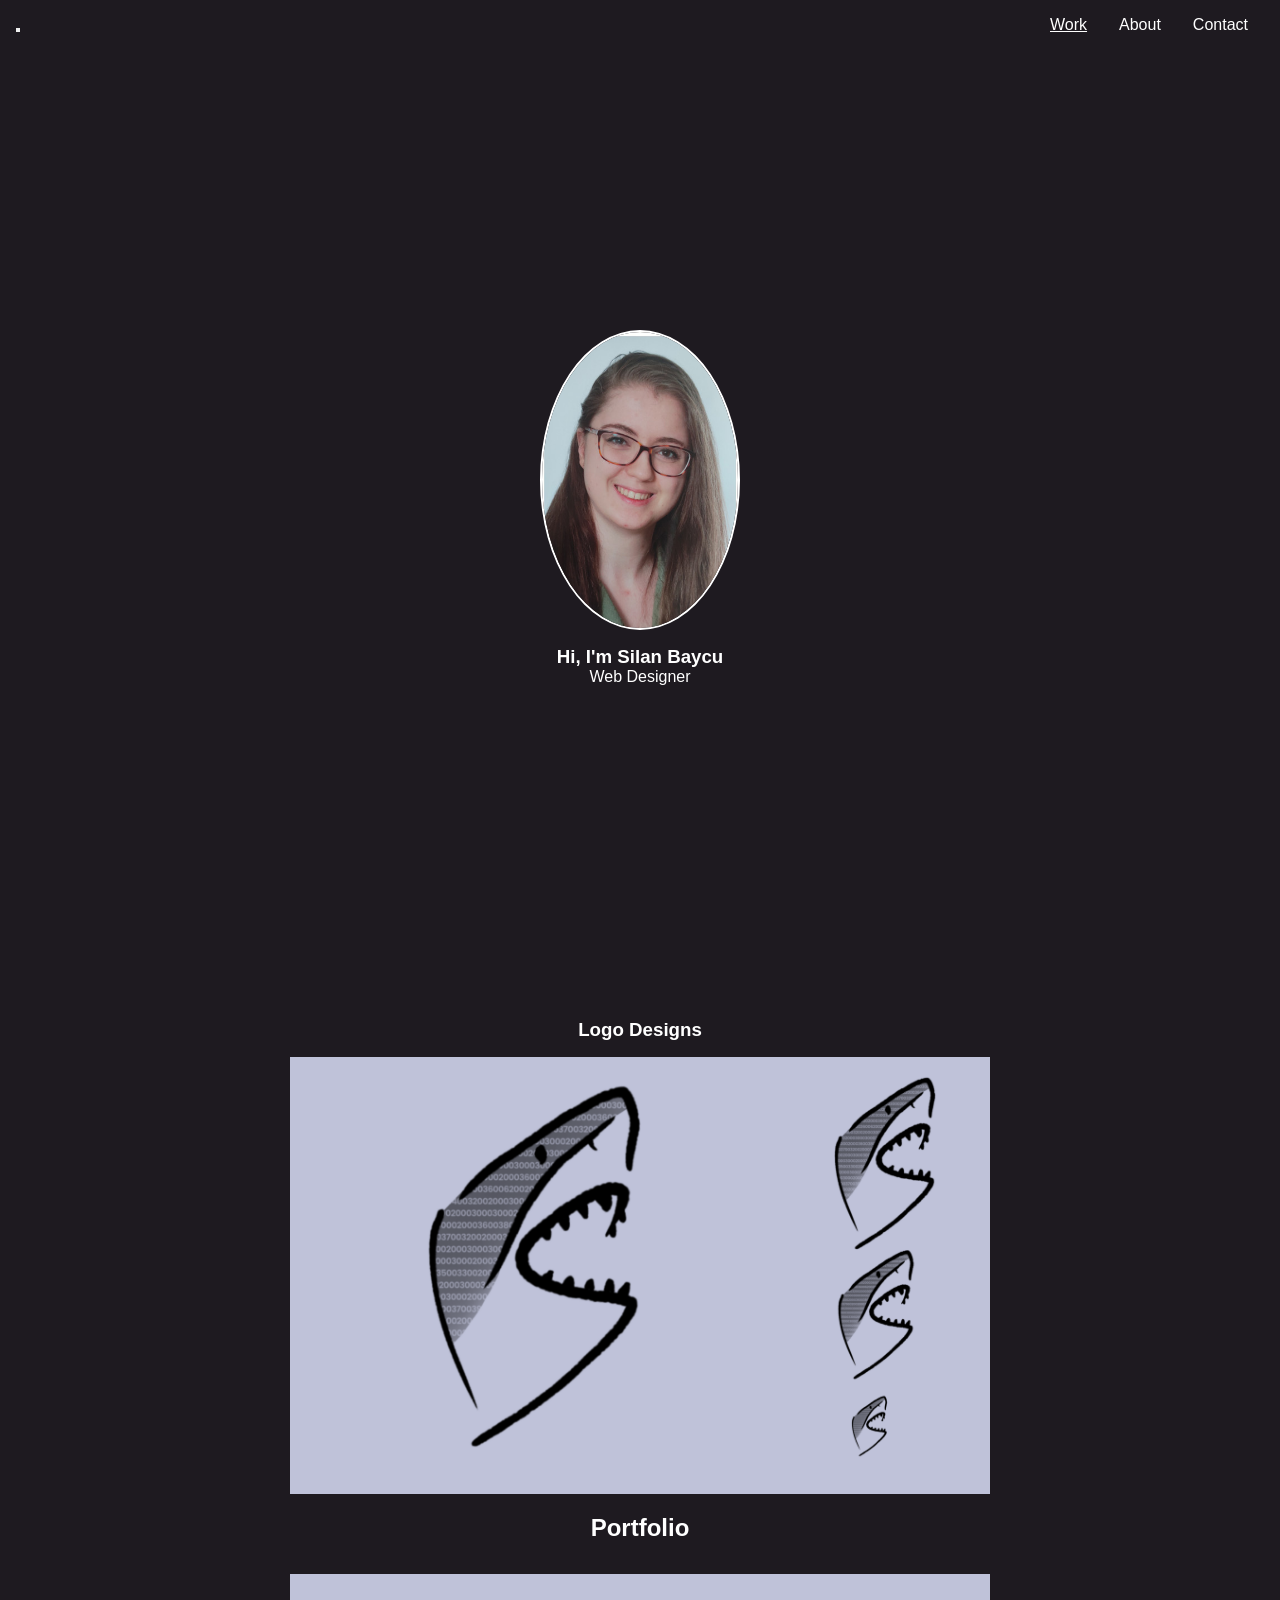
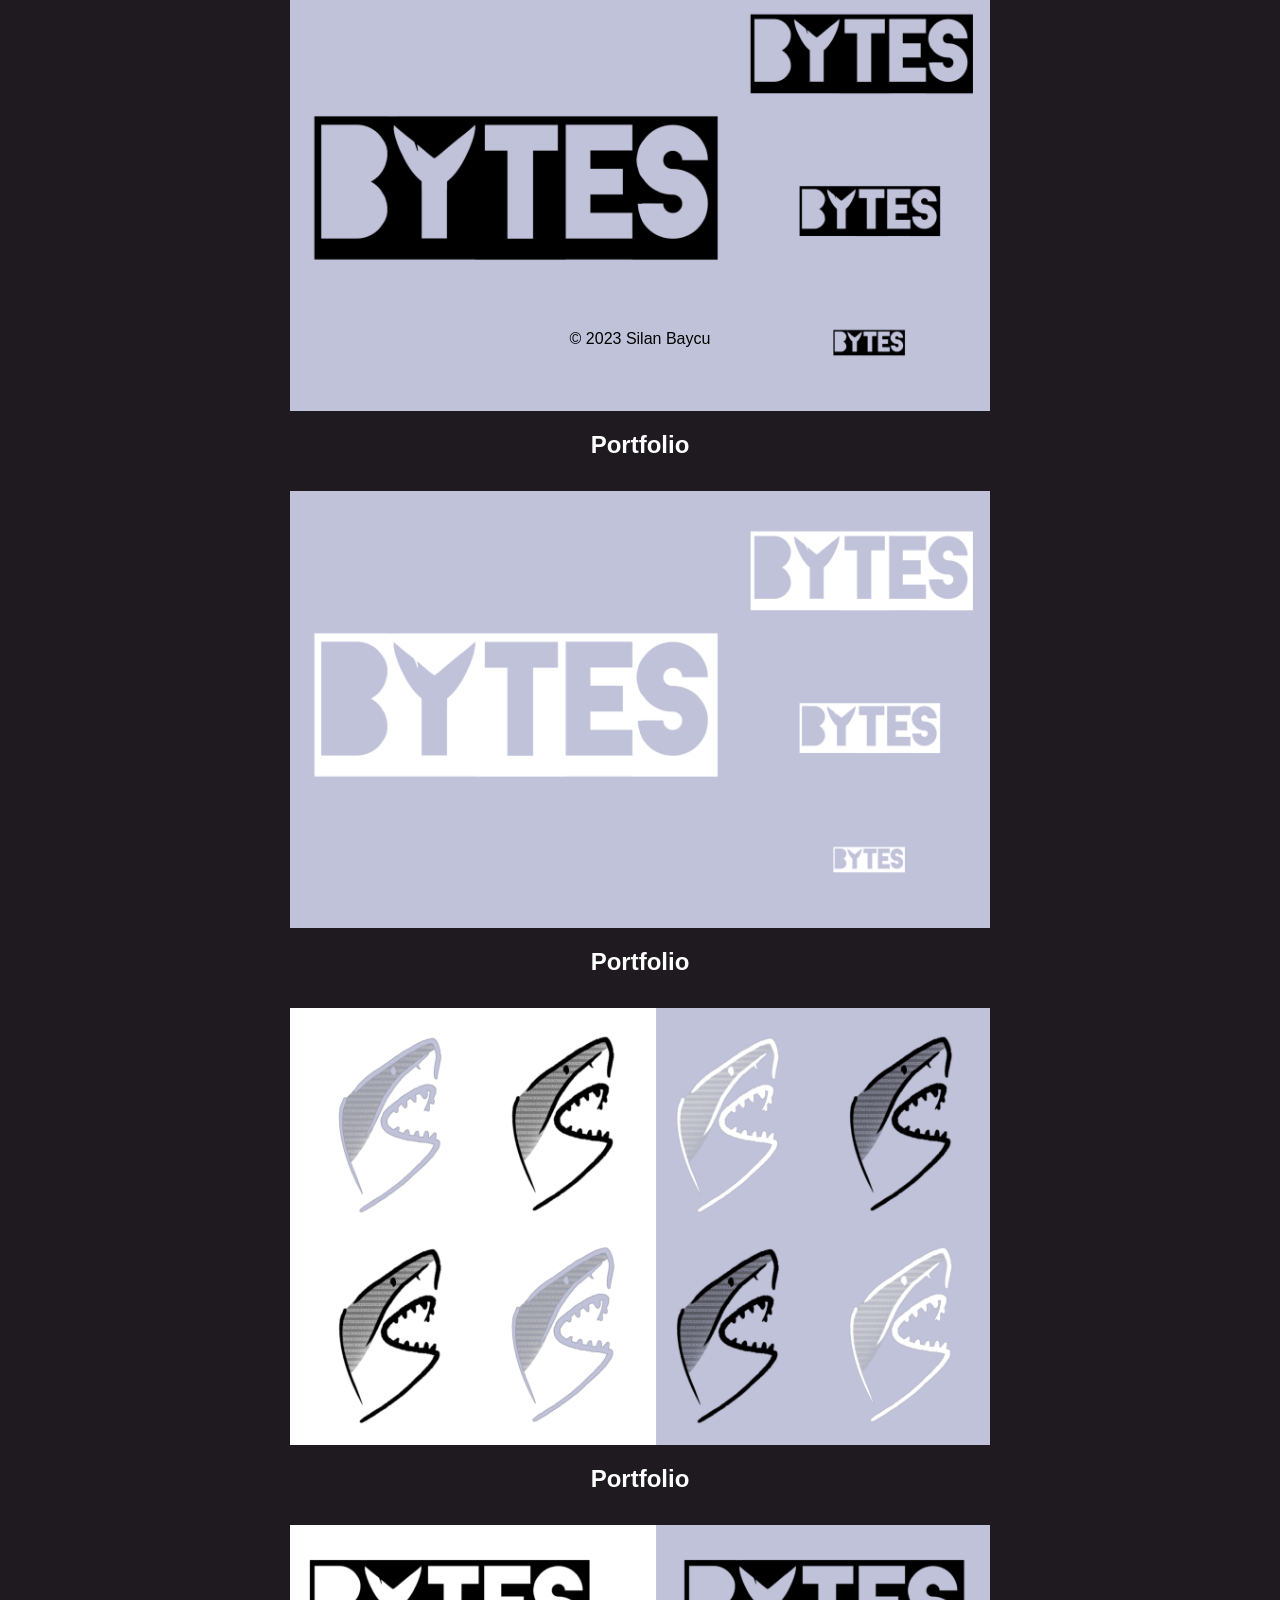
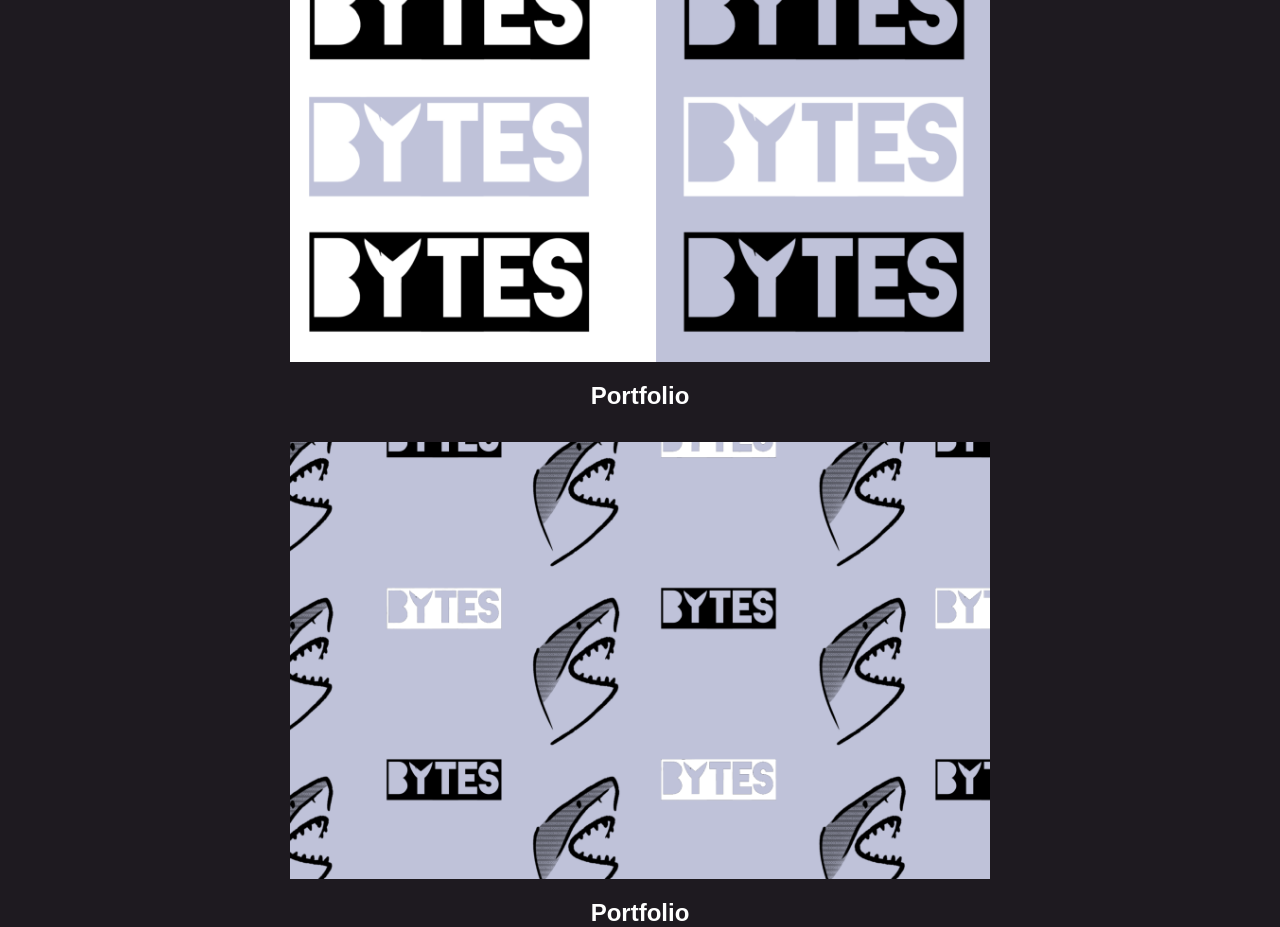
==== commit edfa6706: "ajdusting style sheets placements and renaming files" ====
--- a/index.html
+++ b/index.html
@@ -1,5 +1,9 @@
 <!DOCTYPE html>
 <html lang="en">
+
+<!-- ============================================ -->
+<!--                 Header                       -->
+<!-- ============================================ -->
 
 <head>
     <meta charset="UTF-8" />
@@ -9,9 +13,23 @@
     <link rel="stylesheet" href="res/css/footer.css">
 </head>
 
-<nav class="nav">
-    <div class="logo">
-            <a href="index.html">Silan Baycu</a>
+<!-- ============================================ -->
+<!--                 Navigation                   -->
+<!-- ============================================ -->
+
+<section id="navigation">
+    <div class="container">
+        <!--Navigation List-->
+        <nav class="nav" role="navigation">
+        <div class="logo">
+            <!--Mobile Navigation Toggle-->
+            <button class="nav-toggle" id="mobile-menu-toggle" aria-expanded="false" aria-controls="cs-expanded-ul" aria-label="mobile menu toggle" tabindex-="4">
+                    <div class="box" aria-hidden="true">
+                    <span class="line line1" aria-hidden="true"></span>
+                    <span class="line line2" aria-hidden="true"></span>
+                    <span class="line line3" aria-hidden="true"></span>
+                </div>
+            </button>
         </div>
         <ul id="menu">
             <li ><a class="link active" href="index.html">Work</a></li>
@@ -20,6 +38,10 @@
         </ul>
     </div>
 </nav>
+
+<!-- ============================================ -->
+<!--                     Hero                     -->
+<!-- ============================================ -->
 
 <body>
 
@@ -76,6 +98,10 @@
     
 </body>
 
+<!-- ============================================ -->
+<!--                 Footer                       -->
+<!-- ============================================ -->
+
 <footer class="footer">
     <p>&copy; 2023 Silan Baycu</p>
 </footer>
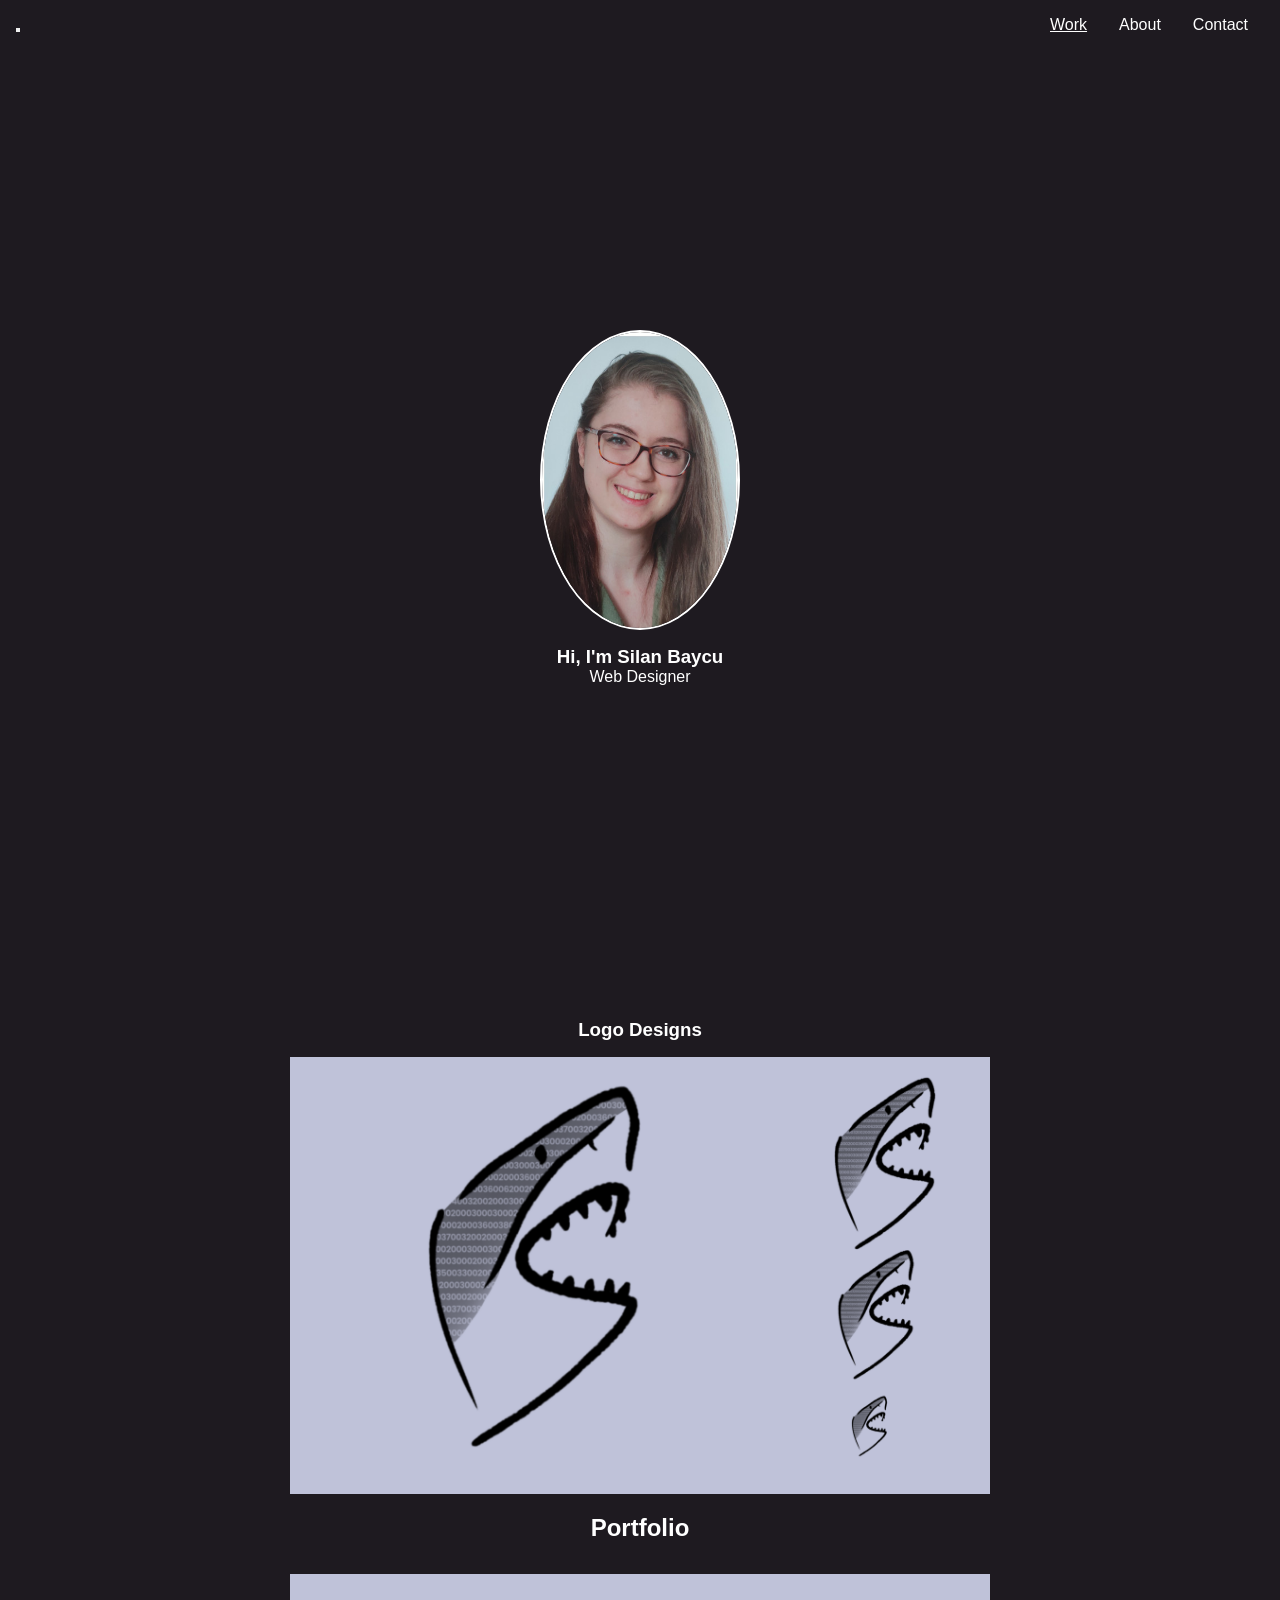
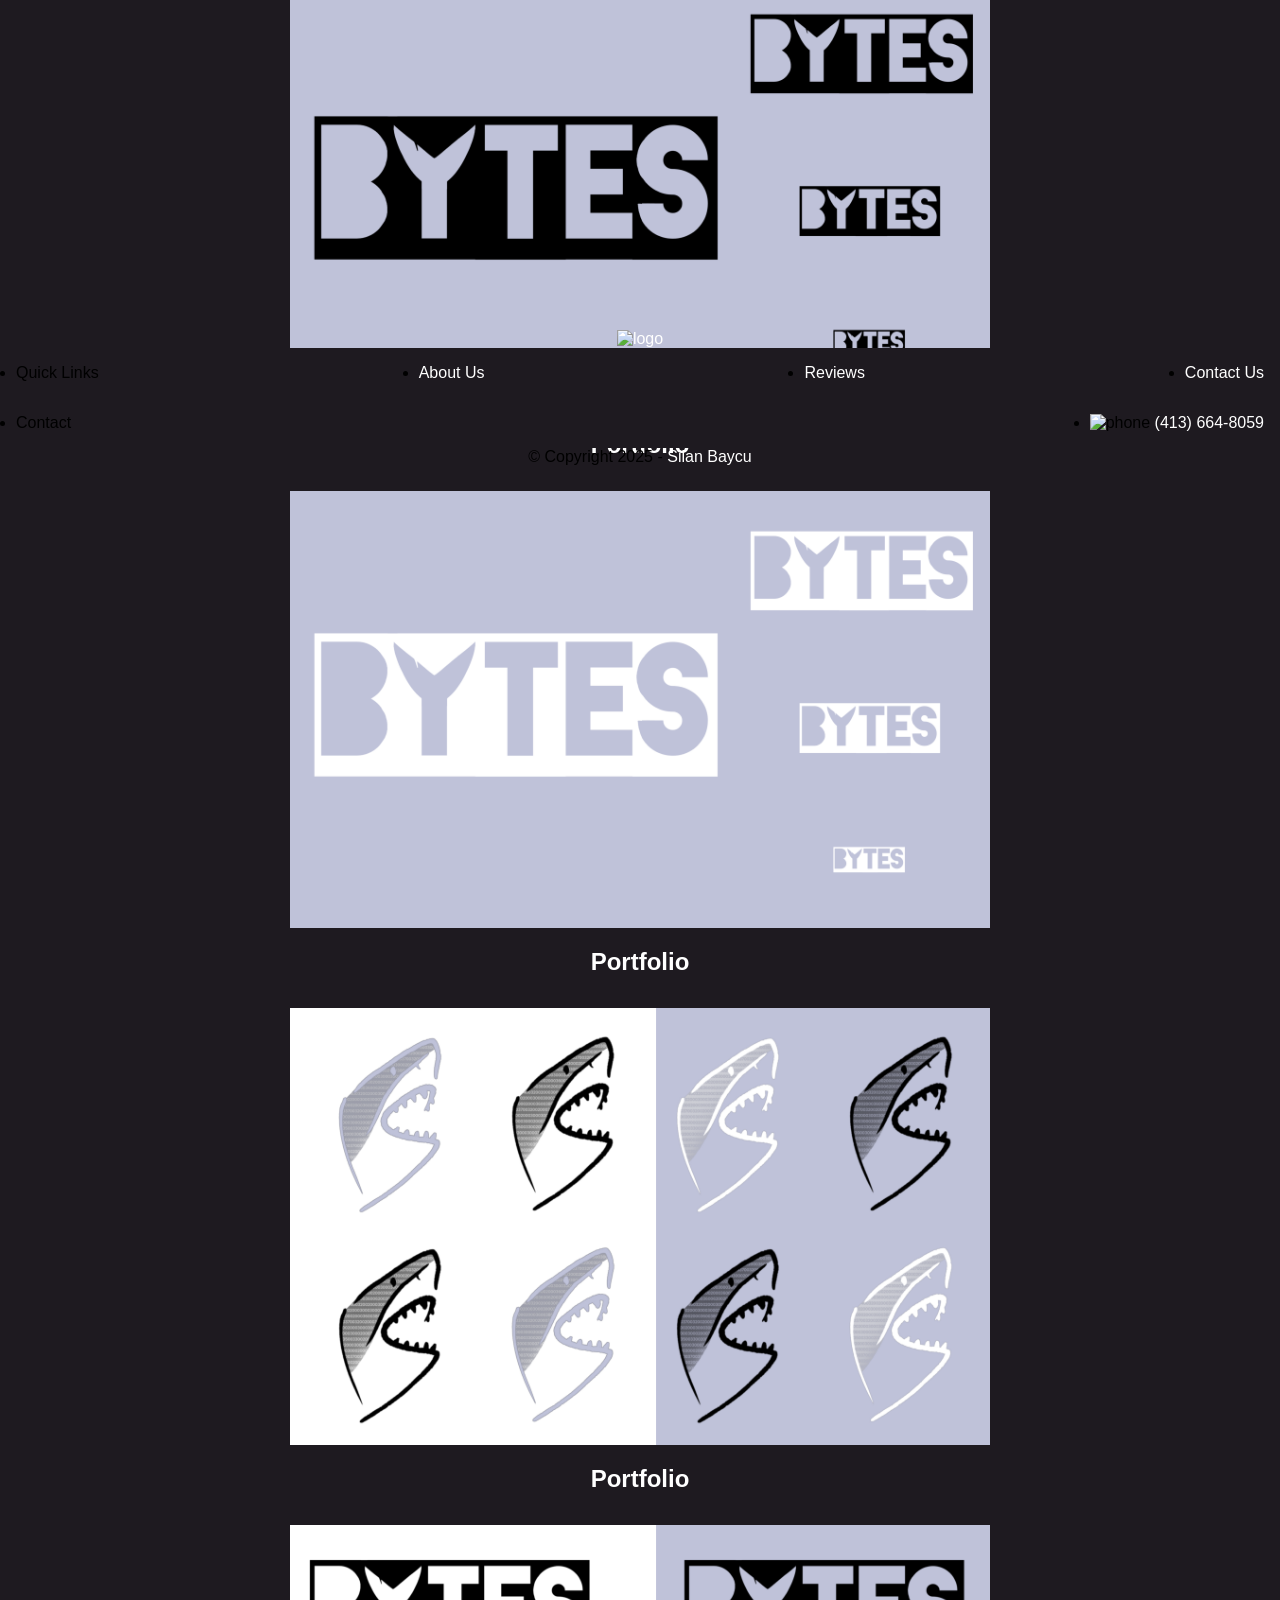
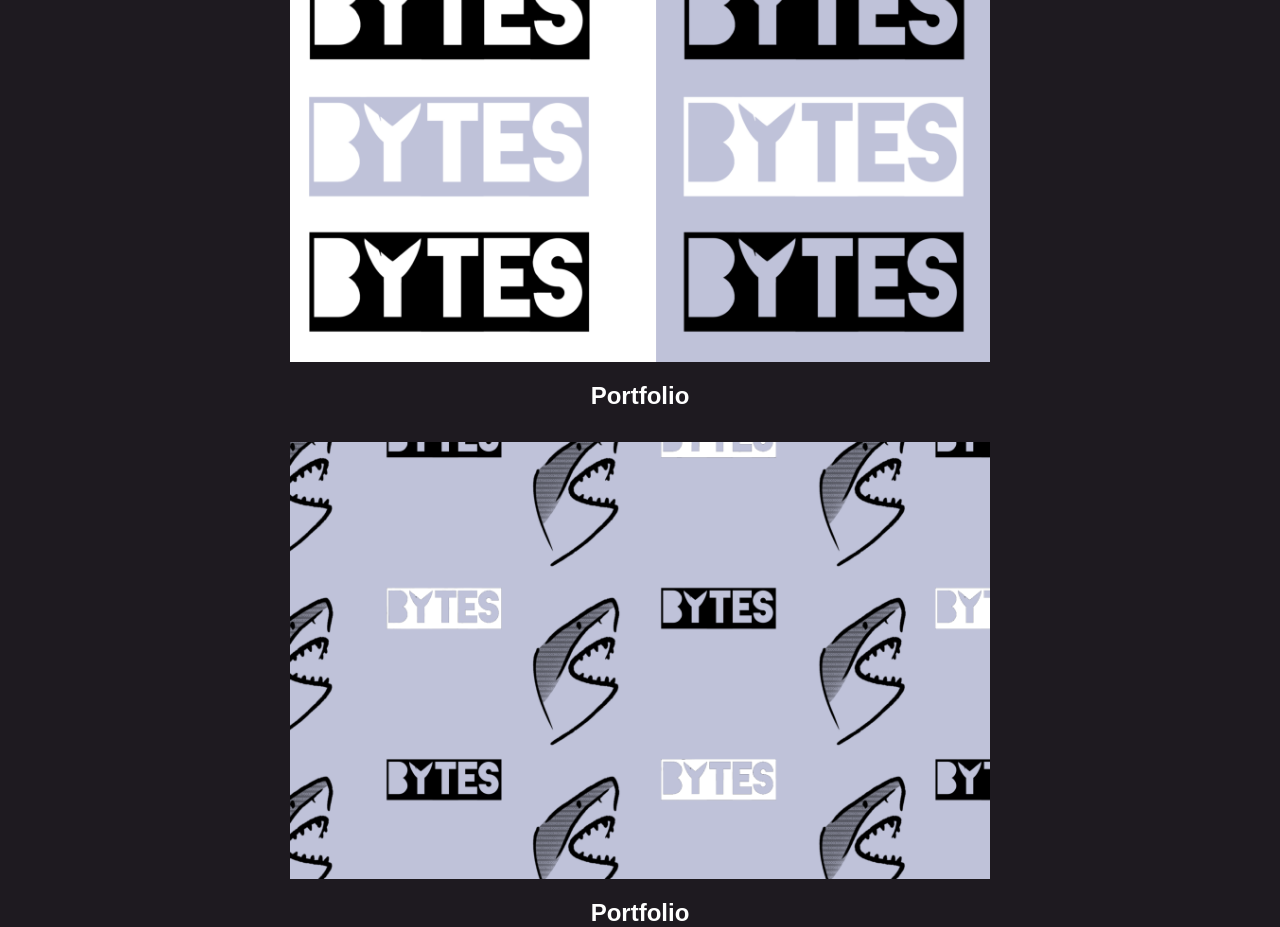
==== commit 494f3c3c: "footer start, adjust later" ====
--- a/index.html
+++ b/index.html
@@ -93,7 +93,6 @@
                 </div>
             </a>
         </div>
-
     </section>
     
 </body>
@@ -102,8 +101,47 @@
 <!--                 Footer                       -->
 <!-- ============================================ -->
 
-<footer class="footer">
-    <p>&copy; 2023 Silan Baycu</p>
+<footer id="footer">
+    <div class="container">                        
+        <!-- Logo Group -->
+        <div class="logo-group">
+            <a aria-label="go back to home" class="cs-logo" href="">
+                <img class="logo-img" aria-hidden="true" loading="lazy" decoding="async" src="\assets\favicons\android-chrome-192x192.png" alt="logo" width="192" height="1">
+            </a>
+            </p>
+        </div>
+        <!-- Links -->
+
+        <ul class="nav">
+            <li class="nav-li">
+                <span class="header">Quick Links</span>
+            </li>
+            <li class="nav-li">
+                <a class="nav-link" href="res\html\about.html">About Us</a>
+            </li>
+            <li class="nav-li">
+                <a class="nav-link" href="res\html\portfolio.html">Reviews</a>
+            </li>
+            <li class="nav-li">
+                <a class="nav-link" href="res\html\contact.html"> Contact Us</a>
+            </li>
+
+        </ul>
+        <!-- Contact Info -->
+        <ul class="nav">
+            <li class="nav-li">
+                <span class="header">Contact</span>
+            </li>
+            <li class="nav-li">
+                <img class="icon" aria-hidden="true" loading="lazy" decoding="async" src="https://csimg.nyc3.digitaloceanspaces.com/Contact-Page/phone-stroke.svg" alt="phone" width="24" height="24">
+                <a class="cs-nav-link cs-phone" href="tel:413-664-8059">(413) 664-8059
+                </a>
+            </li>
+        </ul>
+    </div>
+    <div class="-bottom">
+        <span class="copyright">© Copyright 2025 - <a class="cs-copyright-link" href="">Silan Baycu</a></span>
+    </div>
 </footer>
 
     <script src="res/js/script.js"></script>
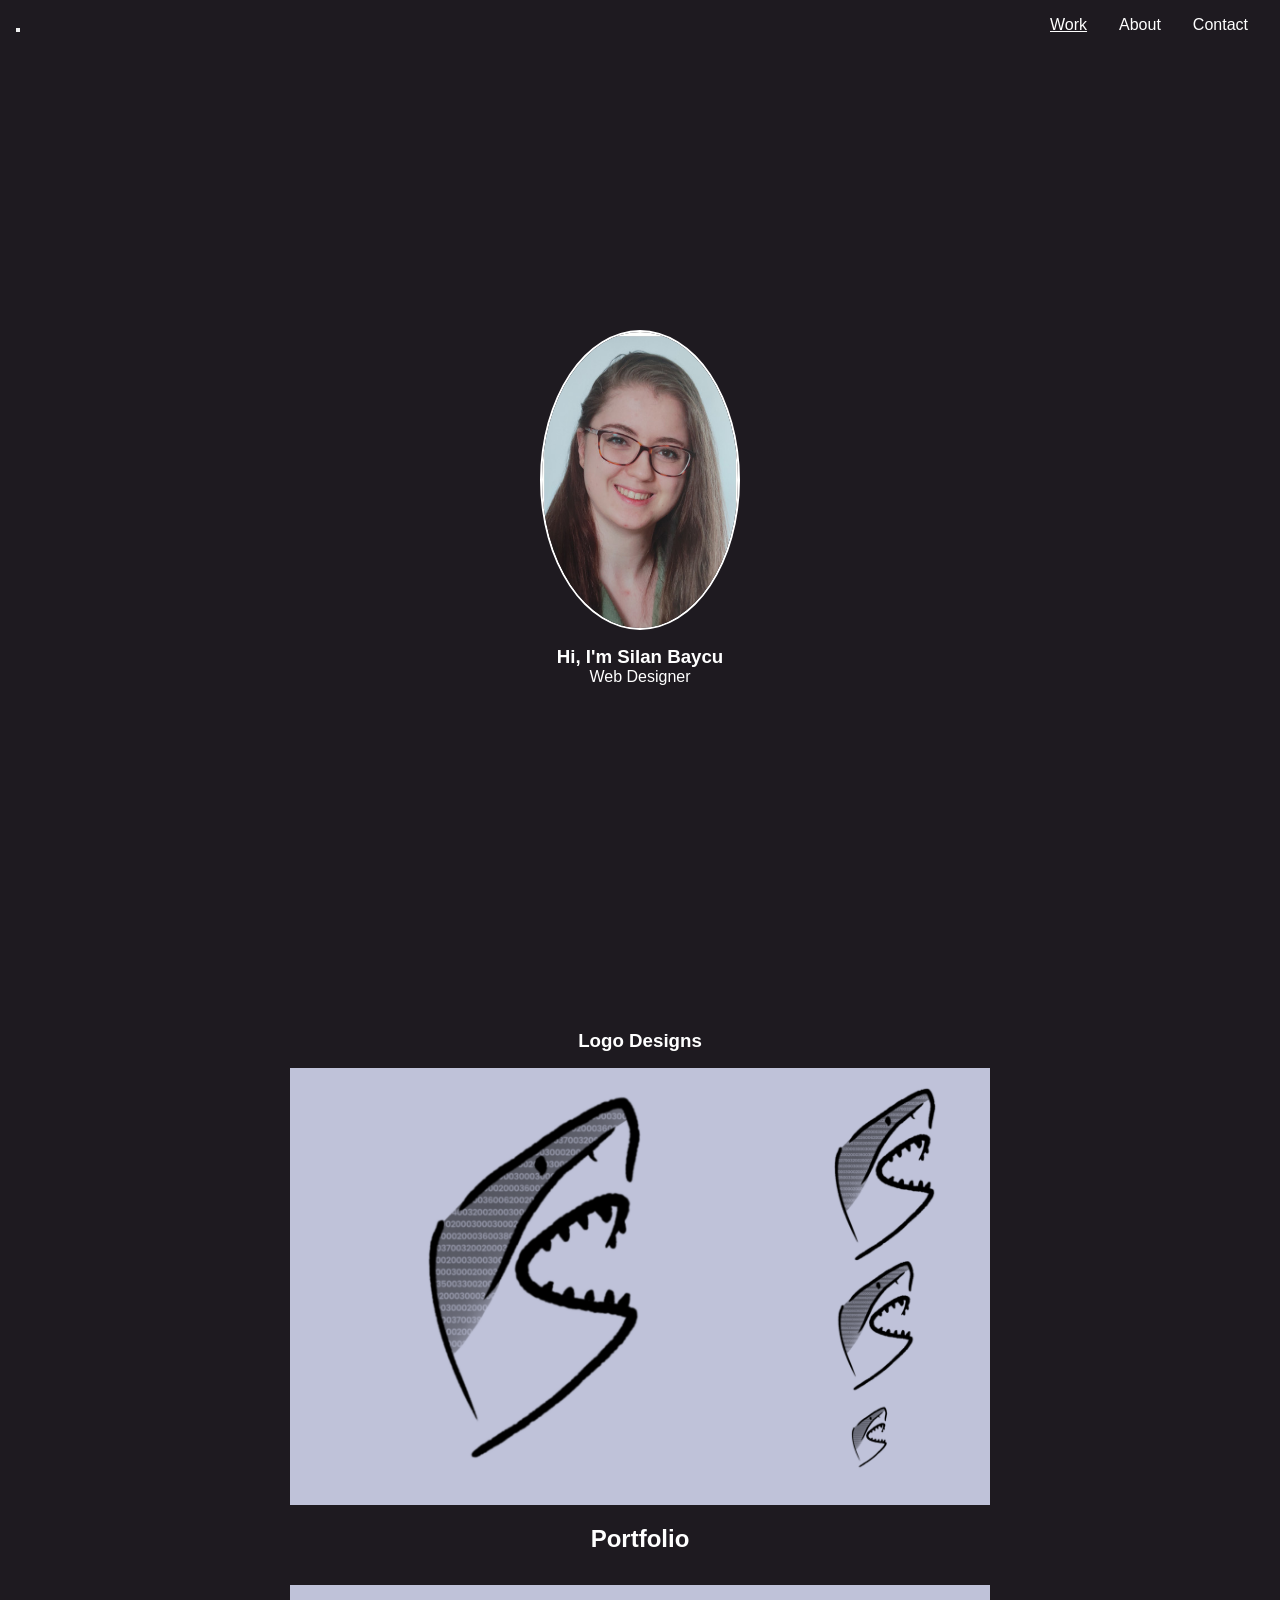
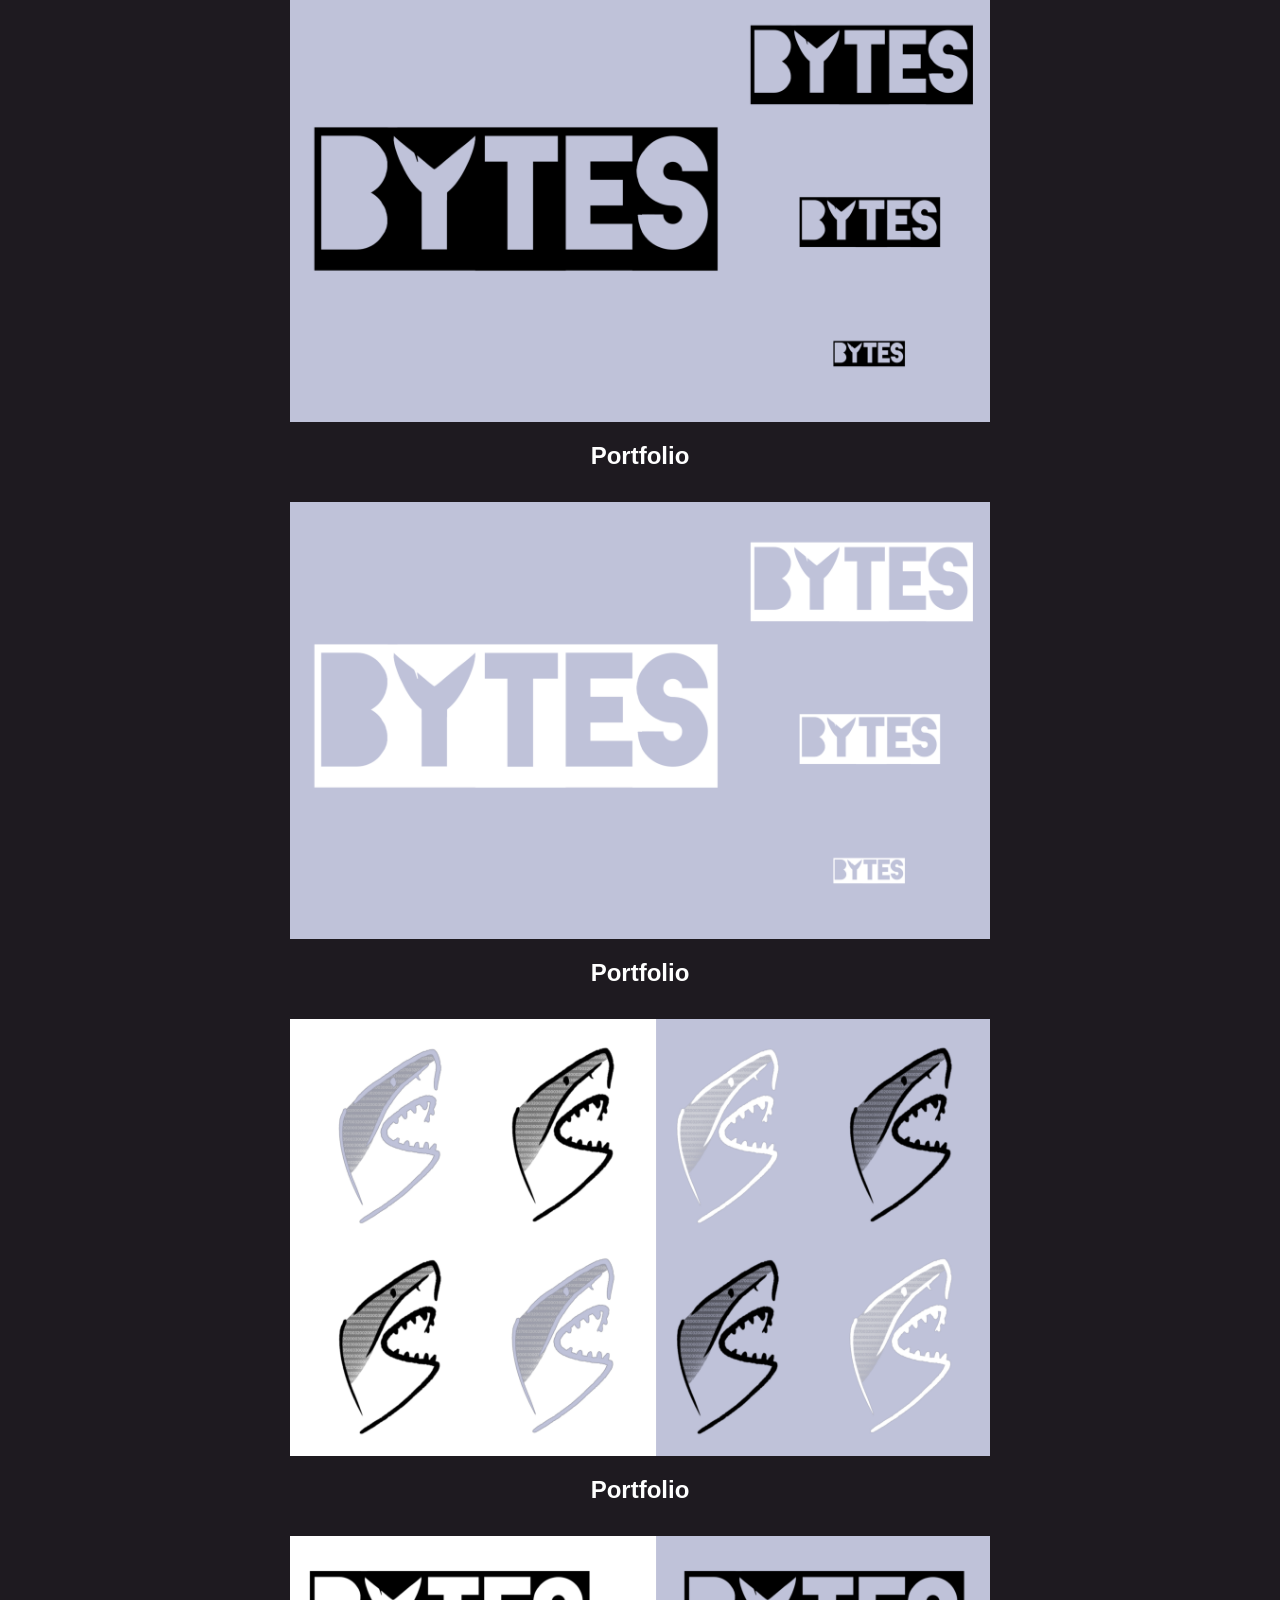
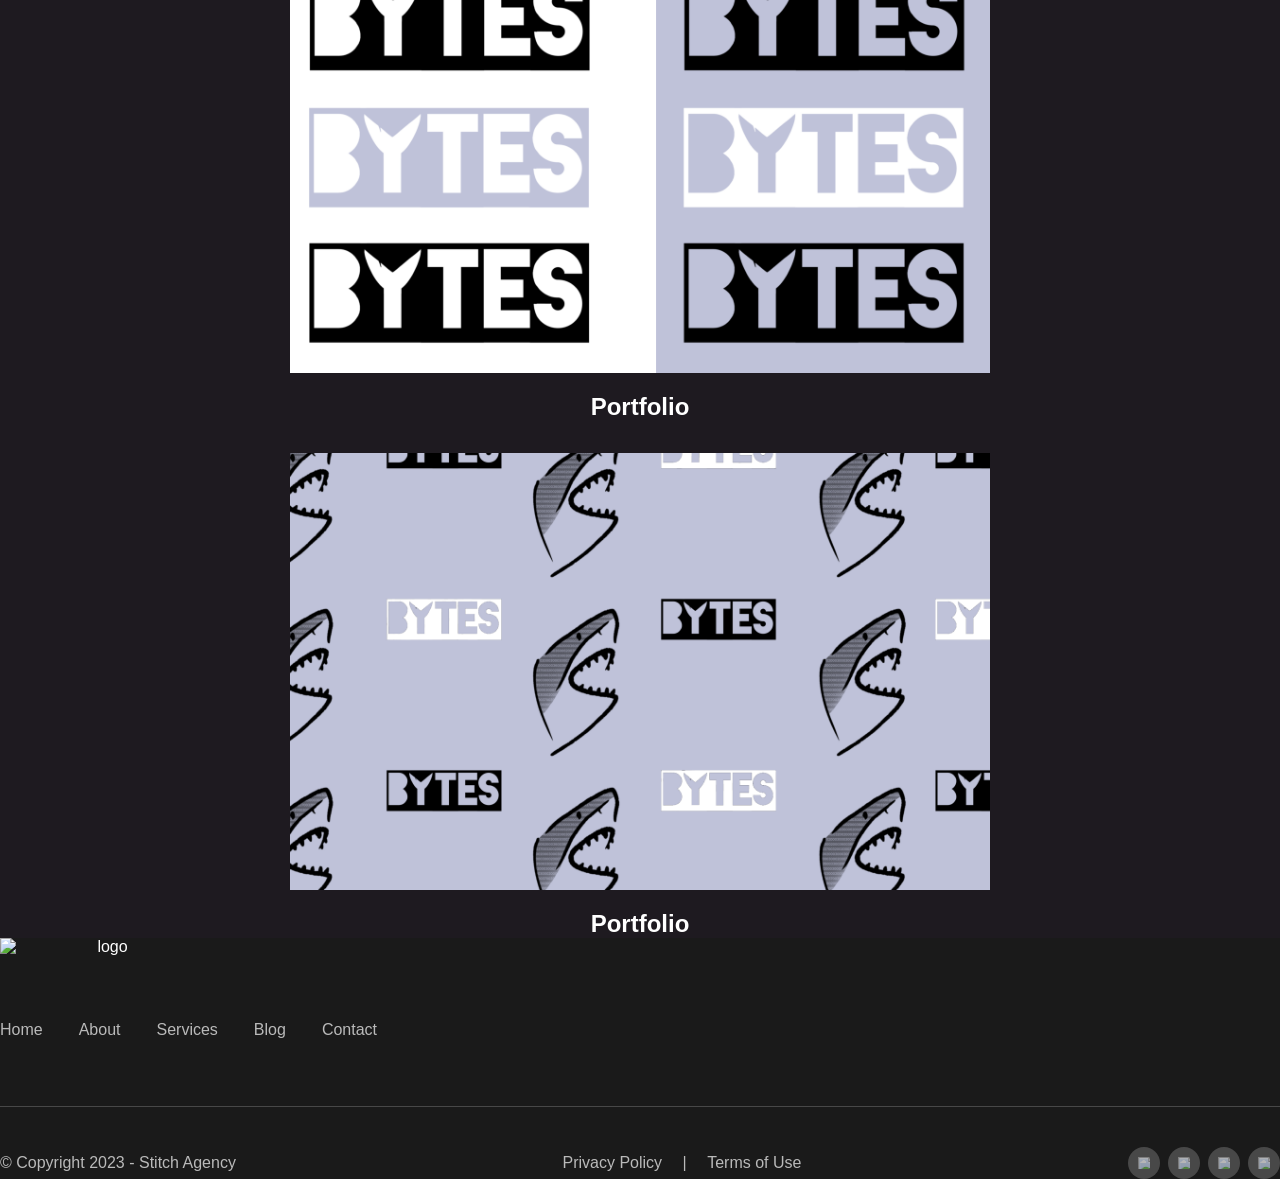
==== commit e0e6c342: "footer fix" ====
--- a/index.html
+++ b/index.html
@@ -17,7 +17,7 @@
 <!--                 Navigation                   -->
 <!-- ============================================ -->
 
-<section id="navigation">
+<section id="nav">
     <div class="container">
         <!--Navigation List-->
         <nav class="nav" role="navigation">
@@ -38,13 +38,14 @@
         </ul>
     </div>
 </nav>
+</section>
 
 <!-- ============================================ -->
 <!--                     Hero                     -->
 <!-- ============================================ -->
 
 <body>
-
+<section id="hero">
     <section class="intro">
         <img src="res/img/selfies/me.jpg" alt="Silan Baycu" width="200" height="300" loading="lazy" decoding="async" aria-hidden="true">
         <h1>Hi, I'm Silan Baycu</h1>
@@ -94,55 +95,69 @@
             </a>
         </div>
     </section>
-    
 </body>
 
 <!-- ============================================ -->
-<!--                 Footer                       -->
+<!--                  Footer                      -->
 <!-- ============================================ -->
 
-<footer id="footer">
-    <div class="container">                        
-        <!-- Logo Group -->
-        <div class="logo-group">
+<footer id="footer-1390">
+    <div class="cs-container">
+        <div class="cs-top">
             <a aria-label="go back to home" class="cs-logo" href="">
-                <img class="logo-img" aria-hidden="true" loading="lazy" decoding="async" src="\assets\favicons\android-chrome-192x192.png" alt="logo" width="192" height="1">
+                <img class="cs-logo-img" loading="lazy" decoding="async" src="https://csimg.nyc3.cdn.digitaloceanspaces.com/Logos/agency-logo.svg" alt="logo" width="209" height="40">
             </a>
-            </p>
+            <ul class="cs-ul">
+                <li class="cs-li">
+                    <a href="" class="cs-link">Home</a>
+                </li>
+                <li class="cs-li">
+                    <a href="" class="cs-link">About</a>
+                </li>
+                <li class="cs-li">
+                    <a href="" class="cs-link">Services</a>
+                </li>
+                <li class="cs-li">
+                    <a href="" class="cs-link">Blog</a>
+                </li>
+                <li class="cs-li">
+                    <a href="" class="cs-link">Contact</a>
+                </li>
+            </ul>
         </div>
-        <!-- Links -->
-
-        <ul class="nav">
-            <li class="nav-li">
-                <span class="header">Quick Links</span>
-            </li>
-            <li class="nav-li">
-                <a class="nav-link" href="res\html\about.html">About Us</a>
-            </li>
-            <li class="nav-li">
-                <a class="nav-link" href="res\html\portfolio.html">Reviews</a>
-            </li>
-            <li class="nav-li">
-                <a class="nav-link" href="res\html\contact.html"> Contact Us</a>
-            </li>
-
-        </ul>
-        <!-- Contact Info -->
-        <ul class="nav">
-            <li class="nav-li">
-                <span class="header">Contact</span>
-            </li>
-            <li class="nav-li">
-                <img class="icon" aria-hidden="true" loading="lazy" decoding="async" src="https://csimg.nyc3.digitaloceanspaces.com/Contact-Page/phone-stroke.svg" alt="phone" width="24" height="24">
-                <a class="cs-nav-link cs-phone" href="tel:413-664-8059">(413) 664-8059
-                </a>
-            </li>
-        </ul>
-    </div>
-    <div class="-bottom">
-        <span class="copyright">© Copyright 2025 - <a class="cs-copyright-link" href="">Silan Baycu</a></span>
+        <div class="cs-bottom">
+            <!--Social-->
+            <ul class="cs-social">
+                <li class="cs-social-li">
+                    <a href="" class="cs-social-link" aria-label="facebook" target="_blank" rel="noopener">
+                        <img class="cs-social-icon cs-default" src="https://csimg.nyc3.cdn.digitaloceanspaces.com/Icons/facebook-ba.svg" alt="icon" loading="lazy" decoding="async" width="12" height="12" aria-hidden="true">
+                    </a>
+                </li>
+                <li class="cs-social-li">
+                    <a href="" class="cs-social-link" aria-label="twitter" target="_blank" rel="noopener">
+                        <img class="cs-social-icon cs-default" src="https://csimg.nyc3.cdn.digitaloceanspaces.com/Icons/twitter-ba.svg" alt="icon" loading="lazy" decoding="async" width="12" height="12" aria-hidden="true">
+                    </a>
+                </li>
+                <li class="cs-social-li">
+                    <a href="" class="cs-social-link" aria-label="instagram" target="_blank" rel="noopener">
+                        <img class="cs-social-icon cs-default" src="https://csimg.nyc3.cdn.digitaloceanspaces.com/Icons/instagram-ba.svg" alt="icon" loading="lazy" decoding="async" width="12" height="12" aria-hidden="true">
+                    </a>
+                </li>
+                <li class="cs-social-li">
+                    <a href="" class="cs-social-link" aria-label="twitter" target="_blank" rel="noopener">
+                        <img class="cs-social-icon cs-default" src="https://csimg.nyc3.cdn.digitaloceanspaces.com/Icons/youtube-ba.svg" alt="icon" loading="lazy" decoding="async" width="12" height="12" aria-hidden="true">
+                    </a>
+                </li>
+            </ul>
+            <span class="cs-copyright">
+                © Copyright 2023 - <a href="" class="cs-copyright-link">Stitch Agency</a>
+            </span>
+            <div class="cs-flex">
+                <a href="" class="cs-copyright-link">Privacy Policy</a>
+                <span class="cs-separater">|</span>
+                <a href="" class="cs-copyright-link">Terms of Use</a>
+            </div>
+        </div>
     </div>
 </footer>
-
-    <script src="res/js/script.js"></script>
-</html>+                                
--- a/res/css/style.css
+++ b/res/css/style.css
@@ -72,7 +72,6 @@
   justify-content: center;
   align-items: center;
   width: 100%;
-  height: 100vh;
   color: var(--text);
 }
 .work .bytes {
@@ -90,6 +89,155 @@
   height: 100%;
   margin: 1rem;
 }
-.footer {
-  bottom: 0;
-}
+/*-- -------------------------- -->
+<---          Footer            -->
+<--- -------------------------- -*/
+/* Mobile - 360px */
+@media only screen and (min-width: 0rem) {
+  #footer-1390 {
+    padding: var(--sectionPadding);
+    background-color: #1a1a1a;
+    position: relative;
+    z-index: 1;
+  }
+  #footer-1390 .cs-container {
+    width: 100%;
+    max-width: 80rem;
+    margin: auto;
+    display: flex;
+    flex-direction: column;
+    align-items: center;
+  }
+  #footer-1390 .cs-top {
+    width: 100%;
+    margin-bottom: 2.5rem;
+    /* 24px - 64px */
+    padding-bottom: clamp(1.5rem, 5vw, 4rem);
+    border-bottom: 1px solid #484848;
+    display: flex;
+    flex-direction: column;
+    align-items: center;
+    justify-content: center;
+    /* 24px - 40px */
+    gap: clamp(1.25rem, 4vw, 2.5rem);
+  }
+  #footer-1390 .cs-ul {
+    margin: 0;
+    padding: 0;
+    display: flex;
+    flex-wrap: wrap;
+    align-items: center;
+    justify-content: center;
+    row-gap: 0.5rem;
+    /* 24px - 36px */
+    column-gap: clamp(1.5rem, 4vw, 2.25rem);
+  }
+  #footer-1390 .cs-li {
+    list-style: none;
+  }
+  #footer-1390 .cs-link {
+    /* 14px - 16px */
+    font-size: clamp(0.875rem, 1.5vw, 1rem);
+    line-height: 1.5em;
+    text-decoration: none;
+    margin: 0;
+    color: #bababa;
+    display: block;
+    transition: color 0.3s;
+  }
+  #footer-1390 .cs-link:hover {
+    color: var(--primary);
+  }
+  #footer-1390 .cs-logo {
+    width: 100%;
+    max-width: 13.0625rem;
+    height: auto;
+    display: block;
+  }
+  #footer-1390 .cs-logo-img {
+    width: 100%;
+    height: auto;
+    display: block;
+  }
+  #footer-1390 .cs-bottom {
+    width: 100%;
+    display: flex;
+    flex-direction: column;
+    align-items: center;
+    gap: 1rem;
+  }
+  #footer-1390 .cs-social {
+    margin: 0;
+    padding: 0;
+    display: flex;
+    justify-content: center;
+    align-items: center;
+    gap: 0.5rem;
+  }
+  #footer-1390 .cs-social-li {
+    list-style: none;
+  }
+  #footer-1390 .cs-social-link {
+    width: 2rem;
+    height: 2rem;
+    background-color: #484848;
+    border-radius: 50%;
+    display: flex;
+    justify-content: center;
+    align-items: center;
+    transition: background-color 0.3s;
+  }
+  #footer-1390 .cs-social-link:hover {
+    background-color: var(--primary);
+  }
+  #footer-1390 .cs-social-link:hover .cs-social-icon {
+    filter: grayscale(1) brightness(1000%);
+    opacity: 1;
+  }
+  #footer-1390 .cs-social-icon {
+    width: 0.75rem;
+    height: auto;
+    display: block;
+    opacity: 0.6;
+    transition: opacity 0.3s;
+  }
+  #footer-1390 .cs-copyright {
+    font-size: 1rem;
+    color: #bababa;
+    line-height: 1.5em;
+    margin: 0;
+    display: block;
+  }
+  #footer-1390 .cs-copyright-link,
+  #footer-1390 .cs-separater {
+    font-size: 1rem;
+    text-decoration: none;
+    color: #bababa;
+    transition: color 0.3s;
+  }
+  #footer-1390 .cs-copyright-link:hover,
+  #footer-1390 .cs-separater:hover {
+    color: var(--primary);
+  }
+  #footer-1390 .cs-separater {
+    margin: 0 1rem;
+    display: inline-block;
+  }
+}
+/* Tablet - 768px */
+@media only screen and (min-width: 48rem) {
+  #footer-1390 .cs-top {
+    align-items: flex-start;
+  }
+  #footer-1390 .cs-bottom {
+    flex-direction: row;
+    justify-content: center;
+  }
+  #footer-1390 .cs-flex {
+    margin: 0 auto;
+  }
+  #footer-1390 .cs-social {
+    /* sends it to the right in the 3rd position */
+    order: 3;
+  }
+}
